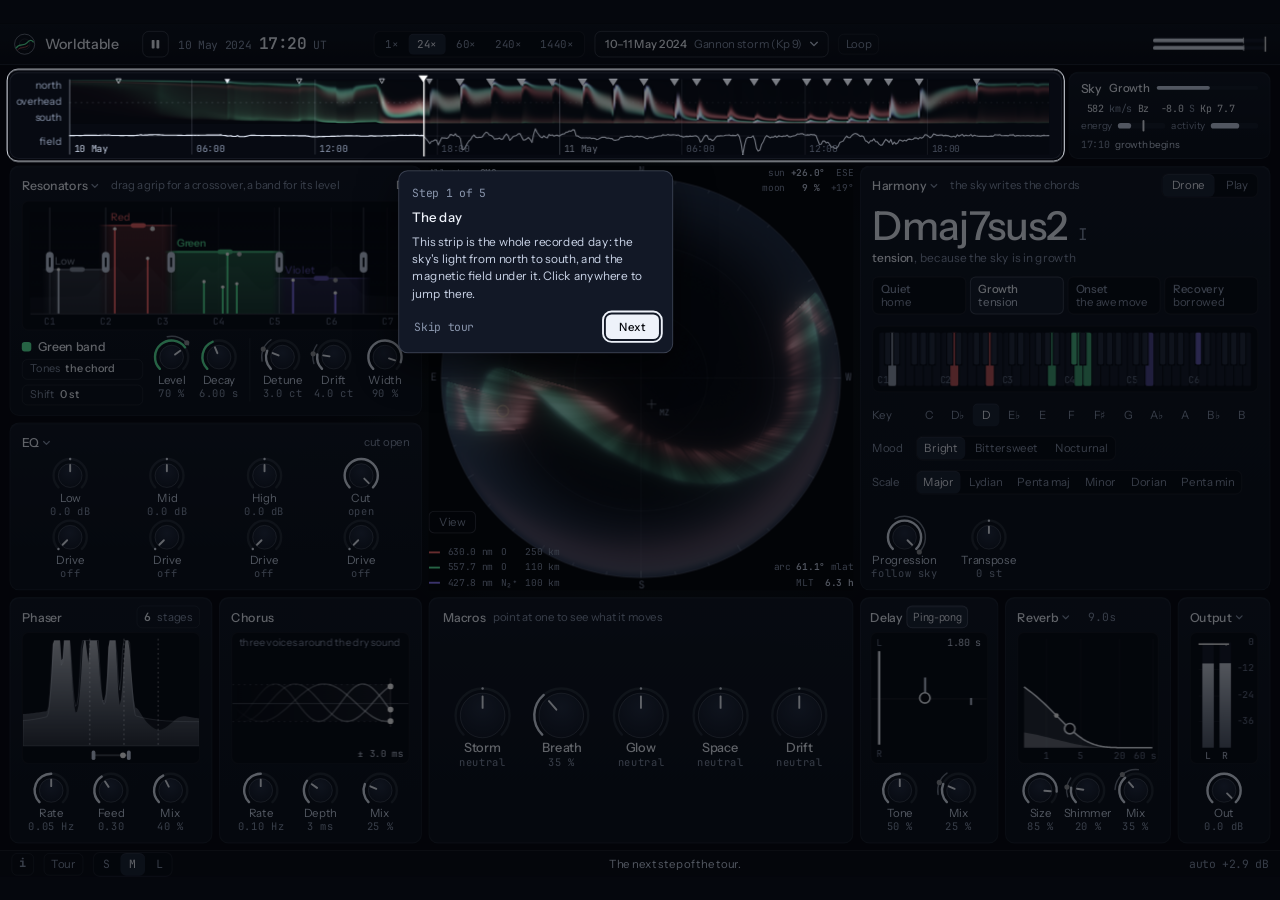
==== source/ui/index.html @ a81b4a7d "Merge origin/main into feat/t6.13-sizes-menu-tour The context menu sends Reset and Enter to the cont" ====
<!doctype html>
<html lang="en">
<head>
  <meta charset="utf-8">
  <meta name="viewport" content="width=device-width, initial-scale=1">
  <title>Worldtable</title>
  <link rel="stylesheet" href="style.css">
</head>
<body>
  <!-- The page follows the signal (spec/09 §2, §3; T6.8): the sky's day on top, the sound generators
       top left with the tone under them, the light in the middle, the chord on the right, the effects
       along the bottom in signal order, the macros under the dome. Rows 44 · 92 · 448 · 260 · 28.
       A module's title with a chevron opens its More popover: the parameters without a visible knob
       (a `button.more-btn` whose aria-controls names the popover, placed right after the button so
       it is the next stop for Tab; app.js wires every one). -->
  <div id="stage">
    <!-- ============================================================ top bar -->
    <header id="topbar">
      <div class="brand">
        <svg width="24" height="24" viewBox="0 0 26 26" fill="none" aria-hidden="true">
          <circle cx="13" cy="13" r="11.5" stroke="#c9d3e6" stroke-opacity="0.55" stroke-width="1"/>
          <circle cx="13" cy="13" r="6" stroke="#c9d3e6" stroke-opacity="0.16" stroke-width="1"/>
          <path d="M3.4 17.2 C7 11.6, 12 15.8, 15.6 11.4 S21.4 8.6, 22.8 10.4" stroke="#5cf2a0" stroke-width="1.5" stroke-linecap="round"/>
          <path d="M5 19.6 C8.6 15.2, 13 18.2, 17 14.6" stroke="#ff6b6b" stroke-opacity="0.7" stroke-width="1" stroke-linecap="round"/>
        </svg>
        <div class="word">Worldtable</div>
      </div>
      <!-- T6.9: the Journey transport (transport.js): run or freeze, the clock, the speed, the day, loop -->
      <div class="transport" id="transport" aria-label="Journey">
        <button type="button" class="ibtn" id="tp-run" aria-label="Freeze the journey" data-hint="Freeze the journey. Frozen, the curtain keeps breathing in place."></button>
        <div class="clock" id="clock" data-hint="Model time: the moment of the recorded day you are hearing.">
          <span id="ro-date">—</span><span id="ro-ut"><b>--:--</b> UT</span>
        </div>
        <div class="seg tp-speed" id="tp-speed" role="radiogroup" aria-label="Journey speed" data-hint="How fast the day passes. 24× plays a whole day in one hour."></div>
        <button type="button" class="drop" id="tp-day" aria-haspopup="menu" aria-expanded="false" aria-controls="tp-days" data-hint="Which recorded day to travel through. A new day starts where its story does."></button>
        <button type="button" class="chip" id="tp-loop" role="switch" aria-checked="false" data-hint="At the end of the recording, start again from the beginning.">Loop</button>
      </div>
      <span class="spacer"></span>
      <canvas id="cv-hmeter" data-hint="Output level, left and right. The white line is the limiter's ceiling."></canvas>
    </header>

    <!-- ============================================================ the day: strip and sky -->
    <section id="dayrow">
      <!-- the day strip (T6.10): a keogram over the magnetometer; a slider for the Journey -->
      <section id="strip" class="frame" tabindex="0" role="slider" aria-label="The day"
               data-hint="The whole day: the sky's light north to south, the field under it. Click to jump.">
        <canvas id="cv-strip"></canvas>
      </section>
      <section id="sky" class="frame" aria-label="Sky">
        <div class="sky-ttl">
          <span class="cap">Sky</span>
          <span class="ph" id="sky-ph" data-hint="Where the sky is in its cycle: the field loads, lets go, recovers.">—</span>
          <div class="bar" id="sky-prog" data-hint="How far the sky is through this phase."><i></i></div>
        </div>
        <div class="sky-nums" id="sky-nums" data-hint="Solar-wind speed, its field's north–south part (south feeds energy in), the Kp index."></div>
        <div class="sky-two">
          <span data-hint="Energy stored in the field. At the mark it lets go: a substorm onset.">energy</span>
          <div class="bar" id="sky-energy" data-hint="Energy stored in the field. At the mark it lets go: a substorm onset."><i></i><u></u></div>
          <span data-hint="How lively the curtain is. This is what excites the resonators.">activity</span>
          <div class="bar" id="sky-act" data-hint="How lively the curtain is. This is what excites the resonators."><i></i></div>
        </div>
        <div class="sky-ev" id="sky-ev" data-hint="The last thing that happened in the sky.">—</div>
      </section>
    </section>

    <!-- ============================================================ resonators and tone │ dome │ harmony -->
    <main id="main">
      <div class="col" id="col-left">
        <div class="module frame" id="resonators">
          <div class="head">
            <button type="button" class="cap more-btn" aria-expanded="false" aria-controls="resonators-more" data-hint="More: how far neighbouring bands reach into each other.">Resonators</button>
            <!-- More: the blend (T6.11: the edges are grips in the picture, tones and shift in the band row) -->
            <div class="more frame" id="resonators-more" aria-label="Bands" hidden>
              <div class="head"><span class="cap">Bands</span><span class="note">a move re-voices after 300 ms</span></div>
              <div class="knobs"><div data-knob="band_blend" data-label="Blend"></div></div>
            </div>
            <span class="note">drag a grip for a crossover, a band for its level</span>
            <span class="spacer"></span>
            <span class="note low-note" id="low-note" data-hint="The low resonator's note: the chord's root, or the lowest note you hold."></span>
          </div>
          <!-- ======== T6.11: the resonator display (resonators.js); the grips' and levels' proxies are added into the well -->
          <div class="well res-well">
            <canvas class="res-view" id="cv-res" data-hint="The resonators on a pitch axis. Each line is one note ringing."></canvas>
          </div>
          <!-- the band row: the selected band's name, Tones, Shift, Level (a view: its binding is the band's handle), Decay │ Detune, Drift, Width -->
          <div class="bandrow">
            <div class="bn-band" id="bn-low">
              <div class="bandsel"><div class="nm"><i class="bn-sw" style="background:#c9d3e6"></i>Low band</div>
                <button type="button" class="chip vchip off" tabindex="-1" aria-disabled="true" data-hint="The low resonator rings the chord's root, within an octave above the floor."><span>Tones</span><b>the root</b></button>
                <button type="button" class="chip vchip off" tabindex="-1" aria-disabled="true" data-hint="The low resonator follows the root; move the floor to move it."><span>Shift</span><b>0 st</b></button></div>
              <div class="kr"><div data-knob="low_level" data-view data-label="Level" data-hint="Level of the low resonator. Dragging the band in the picture does the same."></div><div data-knob="low_decay" data-label="Decay"></div></div>
            </div>
            <div class="bn-band" id="bn-red">
              <div class="bandsel"><div class="nm"><i class="bn-sw" style="background:#ff6b6b"></i>Red band</div></div>
              <div class="kr"><div data-knob="red_level" data-view data-label="Level" data-color="red" data-hint="Level of the red band. Dragging the band in the picture does the same."></div><div data-knob="red_decay" data-label="Decay" data-color="red"></div></div>
            </div>
            <div class="bn-band" id="bn-green">
              <div class="bandsel"><div class="nm"><i class="bn-sw" style="background:#5cf2a0"></i>Green band</div></div>
              <div class="kr"><div data-knob="green_level" data-view data-label="Level" data-color="green" data-hint="Level of the green band. Dragging the band in the picture does the same."></div><div data-knob="green_decay" data-label="Decay" data-color="green"></div></div>
            </div>
            <div class="bn-band" id="bn-violet">
              <div class="bandsel"><div class="nm"><i class="bn-sw" style="background:#8f7bff"></i>Violet band</div></div>
              <div class="kr"><div data-knob="violet_level" data-view data-label="Level" data-color="violet" data-hint="Level of the violet band. Dragging the band in the picture does the same."></div><div data-knob="violet_decay" data-label="Decay" data-color="violet"></div></div>
            </div>
            <i class="vr"></i>
            <div class="kr res-globals"><div data-knob="detune" data-label="Detune"></div><div data-knob="drift" data-label="Drift"></div><div data-knob="width" data-label="Width"></div></div>
          </div>
          <!-- ======== end T6.11 -->
        </div>

        <!-- the tone module: T3.9's EQ as plain knobs (gain over drive per band) until its display (T6.14) -->
        <div class="module frame" id="eq">
          <div class="head">
            <button type="button" class="cap more-btn" aria-expanded="false" aria-controls="eq-more" data-hint="More EQ: where each band sits, how wide the bells are, how far the sky opens the cut.">EQ</button>
            <div class="more frame" id="eq-more" aria-label="EQ, more" hidden>
              <div class="head"><span class="cap">Bands</span><span class="note">low shelf, two bells; the sky opens the cut</span></div>
              <div class="knobs">
                <div data-knob="eq1_freq" data-label="Low"></div>
                <div data-knob="eq2_freq" data-label="Mid"></div>
                <div data-knob="eq2_q" data-label="Mid Q"></div>
                <div data-knob="eq3_freq" data-label="High"></div>
                <div data-knob="eq3_q" data-label="High Q"></div>
                <div data-knob="eq_sky" data-label="Sky"></div>
              </div>
            </div>
            <span class="spacer"></span>
            <span class="note" id="eq-note" data-hint="Where the high cut is now, after the sky has opened it."></span>
          </div>
          <div class="eq-grid">
            <div data-knob="eq1_gain" data-label="Low"></div>
            <div data-knob="eq2_gain" data-label="Mid"></div>
            <div data-knob="eq3_gain" data-label="High"></div>
            <div data-knob="eq4_freq" data-label="Cut"></div>
            <div data-knob="eq1_drive" data-label="Drive"></div>
            <div data-knob="eq2_drive" data-label="Drive"></div>
            <div data-knob="eq3_drive" data-label="Drive"></div>
            <div data-knob="eq4_drive" data-label="Drive"></div>
          </div>
        </div>
      </div>

      <section id="dome-wrap" aria-label="All-sky view" data-hint="The sky overhead from the station, as the Sky Model has it now.">
        <canvas id="dome"></canvas>
        <canvas id="dome-ov"></canvas>
        <div class="corner tl">All-sky<b id="dome-station" class="gap">CMO</b><br><span id="dome-place">College, Alaska</span></div>
        <div class="corner tr" id="dome-astro">sun —<br>moon —</div>
        <button type="button" class="view-btn" id="view-btn" aria-expanded="false" aria-controls="view-panel" data-hint="What the dome shows: stars and moon, day and night, gradients only.">View</button>
        <div class="view-panel frame" id="view-panel" aria-label="View" hidden>
          <div class="toggle-stack">
            <button type="button" class="toggle" role="switch" data-view="stars" data-hint="Stars and the moon over the aurora."><i></i><span>Stars and moon</span></button>
            <button type="button" class="toggle" role="switch" data-view="dayNight" data-hint="Daylight and twilight wash out the sky, as they do."><i></i><span>Day / night</span></button>
            <button type="button" class="toggle" role="switch" data-view="gradientsOnly" data-hint="Only the soft colour, without the fine rays."><i></i><span>Gradients only</span></button>
          </div>
        </div>
        <div class="corner bl legend">
          <i style="background:#ff6b6b"></i><span>630.0 nm</span><span>O</span><span class="r">250 km</span>
          <i style="background:#5cf2a0"></i><span>557.7 nm</span><span>O</span><span class="r">110 km</span>
          <i style="background:#8f7bff"></i><span>427.8 nm</span><span>N₂⁺</span><span class="r">100 km</span>
        </div>
        <div class="corner br" id="dome-oval">arc —<br>MLT —</div>
      </section>

      <!-- Harmony = T6.7's Harmony + Chord + Play -->
      <div class="module frame" id="harmony">
        <div class="head">
          <button type="button" class="cap more-btn" aria-expanded="false" aria-controls="harmony-more" data-hint="More harmony: which chord shape holds while Progression is at 0.">Harmony</button>
          <div class="more frame" id="harmony-more" aria-label="Harmony, more" hidden>
            <div class="choice-line"><span class="cap">Shape</span><div data-seg="chord_shape" data-labels="1,2,3"></div><span class="note">used when Progression is 0</span></div>
          </div>
          <span class="note" id="chord-state" data-hint="Who writes the chords now: the sky, a chord held on MIDI, or your playing.">the sky writes the chords</span>
          <span class="spacer"></span>
          <div data-seg="play" data-labels="Drone,Play" class="mode-seg"></div>
        </div>
        <div class="chord-main" data-hint="The chord sounding now, and its place in the key.">
          <span id="chord-text">—</span>
          <span id="chord-roman"></span>
        </div>
        <div class="chord-why" id="chord-why"></div>
        <div class="rule" id="rule" data-hint="The rule: each phase of the sky asks for one kind of chord. The filled one is now.">
          <div><b>Quiet</b>home</div><div><b>Growth</b>tension</div><div><b>Onset</b>the awe move</div><div><b>Recovery</b>borrowed</div>
        </div>
        <canvas id="cv-keys" data-hint="The notes sounding now, coloured by the band that plays them. In Play: the keys you hold."></canvas>
        <div class="choice-line key-line"><span class="cap">Key</span><div data-keys="key"></div></div>
        <!-- Play mode swaps these rows (T3.7): mood and scale steer only the sky's chords -->
        <div class="harmony-swap">
          <div class="choice-stack">
            <div class="choice-line"><span class="cap">Mood</span><div data-seg="mood"></div></div>
            <div class="choice-line"><span class="cap">Scale</span><div data-seg="scale" data-labels="Major,Lydian,Penta maj,Minor,Dorian,Penta min"></div></div>
          </div>
          <div class="play-stack" aria-label="Play">
            <div class="knobs">
              <div data-knob="play_attack" data-label="Attack"></div>
              <div data-knob="play_release" data-label="Release"></div>
              <div data-knob="play_velocity" data-label="Velocity"></div>
              <div data-knob="play_drone" data-label="Drone"></div>
            </div>
          </div>
        </div>
        <div class="knobs harmony-knobs">
          <div data-knob="progression" data-label="Progression"></div>
          <div data-knob="transpose" data-label="Transpose"></div>
        </div>
      </div>
    </main>

    <!-- ============================================================ effects │ macros │ effects -->
    <section id="lower">
      <div class="grp" id="grp-left">
        <div class="module frame" id="phaser">
          <!-- T6.12: pictures are controls. A parameter set in a picture has its focusable proxy on the
               handle ([data-handle], placed by views.js); the picture's drag and the proxy's keys set it -->
          <div class="head"><span class="cap">Phaser</span><span class="spacer"></span><button type="button" class="chip" data-cycle="ph_stages" data-values="2,4,6,8"></button></div>
          <canvas class="view" id="cv-phaser" data-hint="Bright: the sound after the phaser; outline: before. Drag: sideways sweep, up feedback."></canvas>
          <div data-handle="ph_depth" data-label="Sweep depth"></div>
          <div class="knobs">
            <div data-knob="ph_rate" data-label="Rate"></div>
            <div data-knob="ph_feedback" data-label="Feed"></div>
            <div data-knob="ph_mix" data-label="Mix"></div>
          </div>
        </div>
        <div class="module frame" id="chorus">
          <div class="head"><span class="cap">Chorus</span></div>
          <canvas class="view" id="cv-chorus" data-hint="The three chorus voices swinging around the dry sound. Drag sideways for their speed."></canvas>
          <div class="knobs">
            <div data-knob="ch_rate" data-label="Rate"></div>
            <div data-knob="ch_depth" data-label="Depth"></div>
            <div data-knob="ch_mix" data-label="Mix"></div>
          </div>
        </div>
      </div>

      <!-- the centre block: the macros alone until T4.2 adds the LFO and the envelope -->
      <div id="macros" class="frame">
        <div class="head"><span class="cap">Macros</span><span class="note">point at one to see what it moves</span></div>
        <div class="macro-row">
          <div data-knob="macro_storm" data-label="Storm" data-size="macro"></div>
          <div data-knob="macro_breath" data-label="Breath" data-size="macro"></div>
          <div data-knob="macro_glow" data-label="Glow" data-size="macro"></div>
          <div data-knob="macro_space" data-label="Space" data-size="macro"></div>
          <div data-knob="macro_drift" data-label="Drift" data-size="macro"></div>
        </div>
      </div>

      <div class="grp" id="grp-right">
        <div class="module frame" id="delay">
          <div class="head">
            <span class="cap">Delay</span>
            <div data-toggle="dly_pingpong" data-label="Ping-pong"></div>
          </div>
          <canvas class="view" id="cv-delay" data-hint="The echoes, left above, right below. Drag the handle: sideways time, up and down feedback."></canvas>
          <div data-handle="dly_time" data-label="Delay time"></div>
          <div data-handle="dly_fb" data-label="Delay feedback"></div>
          <div class="knobs">
            <div data-knob="dly_tone" data-label="Tone"></div>
            <div data-knob="dly_mix" data-label="Mix"></div>
          </div>
        </div>
        <div class="module frame" id="reverb">
          <div class="head">
            <button type="button" class="cap more-btn" aria-expanded="false" aria-controls="reverb-more" data-hint="More reverb controls: Decay, Damping, Pre-delay and Modulation.">Reverb</button>
            <div class="more frame" id="reverb-more" aria-label="Reverb, more" hidden>
              <div class="knobs">
                <div data-knob="rev_damp" data-label="Damp"></div>
                <div data-knob="rev_predelay" data-label="Pre"></div>
                <div data-knob="rev_mod" data-label="Mod"></div>
              </div>
            </div>
            <span class="note" id="verb-note" data-hint="How long the tail rings on. Drag the handle in the picture to change it."></span>
          </div>
          <canvas class="view" id="cv-reverb" data-hint="The reverb's tail over time, the shimmer inside it. Drag sideways for a longer tail."></canvas>
          <div data-handle="rev_decay" data-label="Reverb decay"></div>
          <div class="knobs">
            <div data-knob="rev_size" data-label="Size"></div>
            <div data-knob="rev_shimmer" data-label="Shimmer"></div>
            <div data-knob="rev_mix" data-label="Mix"></div>
          </div>
        </div>
        <div class="module frame" id="output">
          <div class="head">
            <button type="button" class="cap more-btn" aria-expanded="false" aria-controls="output-more" data-hint="More output controls: the limiter's Release.">Output</button>
            <div class="more frame r" id="output-more" aria-label="Output, more" hidden>
              <div class="knobs">
                <div data-knob="lim_release" data-label="Rel"></div>
              </div>
            </div>
          </div>
          <canvas class="view" id="cv-output" data-hint="Output meters. Drag the white line, the limiter's ceiling. The bar: how hard it works."></canvas>
          <div data-handle="lim_ceiling" data-label="Ceiling"></div>
          <div class="knobs">
            <div data-knob="master" data-label="Out"></div>
          </div>
        </div>
      </div>
    </section>

    <!-- ============================================================ bottom bar: details, the tour, the size, the hint line, auto-gain -->
    <footer id="hintbar">
      <button type="button" class="chip info-btn" id="details-btn" aria-label="Details" aria-expanded="false" aria-controls="details" data-hint="Details: the station, the journey so far, the sky's numbers, where the data comes from.">i</button>
      <!-- T6.13 (menu.js, tour.js): the welcome tour and the window's size, both also on right-click -->
      <button type="button" class="chip" id="tour-btn" data-hint="The welcome tour: five steps through the window, what each part does.">Tour</button>
      <div class="seg size-seg" id="size-seg" role="radiogroup" aria-label="Window size" data-hint="Window size: small, medium or large. Also on right-click.">
        <button type="button" role="radio" aria-label="Small" data-size="0">S</button><button type="button" role="radio" aria-label="Medium" data-size="1">M</button><button type="button" role="radio" aria-label="Large" data-size="2">L</button>
      </div>
      <span id="hint" aria-live="polite"></span>
      <span class="note" id="out-note" data-hint="Auto-gain: how much the drone is lifted or lowered to keep it even."></span>
    </footer>

    <!-- ============================================================ details popover -->
    <div class="tp-menu" id="tp-days" role="menu" aria-label="Recorded day" hidden></div>

    <div class="details frame" id="details" hidden>
      <div class="module" style="width: 300px">
        <div class="head"><span class="cap">Observer</span><span class="note">the station is the point of view</span></div>
        <div class="info-grid" id="info-station"></div>
      </div>
      <div class="module" style="width: 380px">
        <div class="head"><span class="cap">Journey</span><span class="note">a recorded day, time-lapsed</span></div>
        <div class="info-grid" id="info-journey"></div>
        <div class="journey-bar" id="journey-bar"><i></i><u></u></div>
        <div class="info-grid" id="info-journey-2"></div>
      </div>
      <div class="module" style="width: 300px">
        <div class="head"><span class="cap">Sky now</span><span class="note">the full numbers</span></div>
        <div class="info-grid" id="info-sky"></div>
      </div>
      <div class="module" style="width: 280px">
        <div class="head"><span class="cap">Data</span><span class="note">bundled, offline</span></div>
        <div class="info-grid">
          <span class="k">H</span><span>USGS Geomagnetism, <b>CMO</b></span>
          <span class="k">Kp</span><span>GFZ Potsdam, NOAA SWPC</span>
          <span class="k">wind</span><span>NASA OMNI, NOAA SWPC</span>
          <span class="k">stars</span><span>Yale Bright Star Catalogue</span>
        </div>
      </div>
    </div>

    <!-- ============================================================ T6.13: About, the tour, the context menu (over everything) -->
    <div class="about frame" id="about" role="dialog" aria-labelledby="about-title" hidden>
      <div class="about-head"><span id="about-title">Worldtable</span><span class="about-ver" id="about-ver"></span><span class="spacer"></span><button type="button" class="chip" id="about-close" data-hint="Close About.">Close</button></div>
      <p>A drone instrument that plays Earth's magnetic field as the sun shakes it.</p>
      <div class="info-grid">
        <span class="k">field</span><span>USGS Geomagnetism Program, College (<b>CMO</b>), public domain</span>
        <span class="k">Kp</span><span>GFZ Potsdam, CC BY 4.0, doi:10.5880/Kp.0001; NOAA SWPC</span>
        <span class="k">wind</span><span>NASA OMNI (NASA open data); NOAA SWPC, public domain</span>
        <span class="k">stars</span><span>Yale Bright Star Catalogue, public domain</span>
        <span class="k">type</span><span>Instrument Sans, JetBrains Mono: SIL Open Font License 1.1</span>
        <span class="k">built</span><span>with JUCE 8</span>
        <span class="k">licence</span><span>open source; the licence is set before the first release</span>
      </div>
    </div>
    <div id="tour-dim" hidden><div id="tour-spot"></div></div>
    <div id="tour-card" role="dialog" aria-labelledby="tour-title" aria-describedby="tour-text" hidden>
      <div class="tour-n" id="tour-n"></div>
      <h4 id="tour-title"></h4>
      <p id="tour-text"></p>
      <div class="tour-b"><button type="button" id="tour-skip" data-hint="End the tour. It is on the bottom bar and on right-click.">Skip tour</button><button type="button" id="tour-go" data-hint="The next step of the tour.">Next</button></div>
    </div>
    <div class="ctx-menu" id="ctx-menu" role="menu" tabindex="-1" aria-label="Menu" hidden></div>
  </div>

  <script src="params.js"></script>
  <script src="bridge.js"></script>
  <script src="sky.js"></script>
  <script src="dome.js"></script>
  <script src="widgets.js"></script>
  <script src="views.js"></script>
  <script src="resonators.js"></script>
  <script src="app.js"></script>
  <script src="transport.js"></script>
  <script src="menu.js"></script>
  <script src="tour.js"></script>
  <script src="mock.js"></script>
</body>
</html>
---- source/ui/style.css ----
/* Worldtable UI (spec/06; v2 language since T6.7, spec/09 §4).
 * Toward FabFilter: display-led, solid, soft. Every module is a soft panel, every picture sits in a
 * well, knobs are solid discs. One colour, one meaning: red, green and violet are the three emission
 * lines and the three resonator bands; everything a person sets is in starlight ink, and state is
 * said in words, weight and fill (spec/09 §2). Light lives in the dome and the day strip's keogram.
 * Type: Instrument Sans for words (12 labels, 13 titles), JetBrains Mono for numbers (11 values,
 * 17 clock); nothing under 12 px for words outside pictures and the Sky block (10.5 there), 10 px
 * for axis numbers. Layout (T6.8): spec/09 §3, the page follows the signal. */

@font-face {
  font-family: "Instrument Sans";
  src: url("fonts/InstrumentSans.ttf") format("truetype");
  font-weight: 400 700;
  font-stretch: 75% 100%;
  font-display: block;
}
@font-face {
  font-family: "JetBrains Mono";
  src: url("fonts/JetBrainsMono.woff2") format("woff2");
  font-weight: 100 800;
  font-display: block;
}

:root {
  /* tokens (spec/09 §4); contrast on the panel's lighter top #0f1522 in the comments */
  --ground: #05070d;
  --panel: linear-gradient(180deg, #0f1522, #0b1019);
  --panel-line: rgba(201, 211, 230, 0.07);
  --well: #070a12;
  --well-line: rgba(201, 211, 230, 0.06);
  --ink: #c9d3e6;                  /* 12.1:1 on panel */
  --ink-hi: #eef2fa;               /* 16.3:1 */
  --muted: #8a96ad;                /*  6.1:1 */
  --faint: #6e7991;                /*  4.5:1 on a well or the ground only (4.2 on panel): axis numbers */
  --arc: #dfe6f3;                  /* an ink knob's value arc */
  --selected: #1b2334;             /* chips, segments, keys: the selected fill, text ink-high */
  --line: rgba(201, 211, 230, 0.09);
  --line-hi: rgba(201, 211, 230, 0.22);
  --o-green: #5cf2a0;
  --o-red: #ff6b6b;
  --n-violet: #8f7bff;


  --sans: "Instrument Sans", -apple-system, "Helvetica Neue", Arial, sans-serif;
  --mono: "JetBrains Mono", ui-monospace, "SF Mono", Menlo, monospace;
  color-scheme: dark;
}

* { box-sizing: border-box; }
[hidden] { display: none !important; }

html, body {
  margin: 0;
  height: 100%;
  overflow: hidden;
  background: var(--ground);
  color: var(--ink);
  font-family: var(--sans);
  font-size: 12px;
  font-variant-numeric: tabular-nums;
  -webkit-font-smoothing: antialiased;
  user-select: none;
  -webkit-user-select: none;
  cursor: default;
}

button { font: inherit; color: inherit; background: none; border: 0; padding: 0; margin: 0; cursor: pointer; }
/* the focus ring (spec/09 §4): 2 px ink-high, 2 px off the control */
:focus { outline: none; }
:focus-visible { outline: 2px solid var(--ink-hi); outline-offset: 2px; }

#stage {
  position: absolute;
  left: 0; top: 0;
  width: 1350px;
  height: 900px;
  transform-origin: 0 0;
  padding: 0 10px;
  display: grid;
  grid-template-columns: minmax(0, 1fr);
  /* spec/09 §3 (T6.8): top bar, the day, resonators │ dome │ harmony, effects │ macros │ effects, the hint line */
  grid-template-rows: 44px 92px 448px 260px 28px;
  row-gap: 7px;
  overflow: hidden;
  /* the dome's light bleeds into the page (spec/06); nothing else tints the ground. app.js eases
     the sky's colour and writes this gradient a few times a second (centred on the dome) */
  background-color: var(--ground);
  background-image: radial-gradient(circle at 676px 374px, rgba(92, 242, 160, 0.06) 0, rgba(92, 242, 160, 0) 330px);
}

/* ---------------------------------------------------------------- type helpers */
.mono { font-family: var(--mono); }
/* a live number in a fixed slot (--w characters), right-aligned, so its neighbours never move */
.num { display: inline-block; min-width: calc(var(--w, 4) * 1ch); text-align: right; font-family: var(--mono); }
.num.l { text-align: left; }
.num.state { margin-left: 0.6ch; font-family: var(--sans); font-weight: 500; color: var(--ink-hi); }
/* space between fields, in place of separator glyphs */
.gap { margin-left: 12px; }
.dim, .faint { color: var(--muted); }

/* ---------------------------------------------------------------- panels and wells */
/* the panel (replaces T6.1's corner-tick frame): soft, solid, a faint top highlight */
.frame {
  position: relative;
  background: var(--panel);
  border: 1px solid var(--panel-line);
  border-radius: 10px;
  box-shadow: inset 0 1px 0 rgba(255, 255, 255, 0.03);
}
/* every picture sits in a well */
.well, canvas.view, #cv-keys {
  background: var(--well);
  border: 1px solid var(--well-line);
  border-radius: 7px;
}

/* the title row of a panel */
.head {
  display: flex;
  align-items: center;
  gap: 8px;
  height: 20px;
  flex: none;
  min-width: 0;
}
.head .cap { font: 500 13px/1 var(--sans); color: var(--ink-hi); white-space: nowrap; }
.head .spacer, header .spacer { flex: 1; }
.note { font: 400 12px/1.2 var(--sans); color: var(--muted); white-space: nowrap; overflow: hidden; text-overflow: ellipsis; min-width: 0; }
.note b { font-family: var(--mono); font-weight: 500; color: var(--ink-hi); }

/* a module's title opens its More popover (spec/09 §5): the parameters without a visible knob */
.more-btn {
  display: inline-flex; align-items: center; gap: 4px; flex: none;
  height: 24px; margin-left: -5px; padding: 0 5px; border-radius: 6px;
  transition: background-color 0.2s;
}
.more-btn .chev { display: block; color: var(--muted); transition: transform 0.2s, color 0.2s; }
.more-btn:hover { background: rgba(201, 211, 230, 0.07); }
.more-btn:hover .chev { color: var(--ink-hi); }
.more-btn[aria-expanded="true"] { background: var(--selected); box-shadow: inset 0 1px 0 rgba(255, 255, 255, 0.06); }
.more-btn[aria-expanded="true"] .chev { color: var(--ink-hi); transform: rotate(180deg); }
/* the popover opens under the title, over the module's picture; Escape or a click outside closes it.
   Its own compositing layer: WebKit paints z-indexed overlays reliably that way (spec/06 §Rendering) */
.more {
  position: absolute; top: 36px; left: 6px; z-index: 6; transform: translateZ(0);
  padding: 8px 12px 6px; border-color: var(--line-hi);
  box-shadow: 0 14px 40px rgba(0, 0, 0, 0.55), inset 0 1px 0 rgba(255, 255, 255, 0.03);
}
.more.r { left: auto; right: 6px; }
.more.wide { right: 6px; padding-top: 4px; }
.module .more .knobs { display: flex; justify-content: flex-start; gap: 12px; margin: 0; }
.more .choice-line { margin: 0; }

/* ---------------------------------------------------------------- top bar */
header {
  display: flex;
  align-items: center;
  gap: 14px;
  margin: 0 -10px;
  padding: 0 14px;
  border-bottom: 1px solid var(--line);
  background: linear-gradient(180deg, #0d121d, #080b13);
}
.brand { display: flex; align-items: center; gap: 9px; margin-right: 10px; }
.brand svg { display: block; }
.brand .word { font: 500 15px/1 var(--sans); color: var(--ink-hi); }
/* the clock: the moment of the recorded day */
.clock { display: flex; align-items: baseline; gap: 8px; min-width: 196px; font: 400 12px/1 var(--mono); color: var(--muted); white-space: nowrap; }
.clock b { font: 500 17px/1 var(--mono); color: var(--ink-hi); }
#cv-hmeter { width: 120px; height: 22px; display: block; }

/* chips: Loop, Ping-pong, Details (spec/09 §4: 22–28 high, radius 5–7) */
.chip {
  display: inline-flex; align-items: center; gap: 7px;
  height: 28px; padding: 0 11px;
  border: 1px solid var(--line-hi); border-radius: 7px;
  font: 400 12px/1 var(--sans); color: var(--ink);
  white-space: nowrap;
  transition: color 0.2s, border-color 0.2s, background-color 0.2s;
}
.chip { height: 24px; padding: 0 7px; border-radius: 6px; border-color: var(--line); color: var(--muted); }
.chip:hover { background: rgba(201, 211, 230, 0.07); color: var(--ink-hi); }
.chip.on, .chip[aria-expanded="true"] {
  background: var(--selected); color: var(--ink-hi); border-color: var(--line-hi);
  box-shadow: inset 0 1px 0 rgba(255, 255, 255, 0.06);
}

/* the Journey transport (T6.9, mockup top bar): run or freeze, the clock, speed, day, loop */
.transport { display: flex; align-items: center; gap: 10px; }
.ibtn {
  width: 28px; height: 28px; border-radius: 7px; border: 1px solid var(--line-hi);
  display: grid; place-items: center; color: var(--ink-hi);
  transition: background-color 0.2s;
}
.ibtn svg { display: block; }
.ibtn:hover, .drop:hover { background: rgba(201, 211, 230, 0.07); }
.seg.tp-speed { padding: 2px; }
.seg.tp-speed button { height: 22px; padding: 0 9px; border-radius: 5px; font: 400 11.5px/1 var(--mono); }
.drop {
  height: 28px; padding: 0 10px; border-radius: 7px; border: 1px solid var(--line-hi);
  display: inline-flex; align-items: center; gap: 8px; white-space: nowrap;
  font: 400 12px/1 var(--sans); color: var(--muted);
  transition: background-color 0.2s;
}
.drop b { font-weight: 500; color: var(--ink-hi); }
.drop .chev { color: var(--ink); transition: transform 0.2s; }
.drop[aria-expanded="true"] { background: var(--selected); }
.drop[aria-expanded="true"] .chev { transform: rotate(180deg); }
#tp-loop { height: 22px; }
/* the day menu drops over the strip and the dome: its own compositing layer (spec/06 §Rendering) */
.tp-menu {
  position: absolute; z-index: 30; transform: translateZ(0);
  min-width: 250px; padding: 5px; border-radius: 9px;
  background: #121826; border: 1px solid var(--line-hi);
  box-shadow: 0 14px 40px rgba(0, 0, 0, 0.55);
}
.tp-menu button {
  display: flex; width: 100%; align-items: center; justify-content: space-between; gap: 16px;
  padding: 7px 9px; border-radius: 6px; text-align: left;
  font: 400 12.5px/1.2 var(--sans); color: var(--ink);
}
.tp-menu button:hover:not([disabled]), .tp-menu button:focus-visible { background: rgba(201, 211, 230, 0.08); }
.tp-menu button small { margin-left: 10px; font: 400 12px/1 var(--sans); color: var(--muted); }
.tp-menu button[disabled] { opacity: 0.45; cursor: default; }
.tp-menu button.on::after { content: "✓"; color: var(--ink-hi); }
.tp-menu hr { border: 0; border-top: 1px solid var(--line); margin: 4px; }

/* ---------------------------------------------------------------- bottom bar: details, the hint line, auto-gain */
#hintbar {
  margin: 0 -10px;
  display: flex; align-items: center; gap: 10px;
  padding: 0 12px;
  border-top: 1px solid var(--line);
  background: #080b13;
  min-width: 0;
}
#hint { flex: 1; min-width: 0; text-align: center; font: 400 12px/1 var(--sans); color: var(--ink); white-space: nowrap; overflow: hidden; text-overflow: ellipsis; }
.info-btn { width: 24px; height: 24px; padding: 0; justify-content: center; font: 600 12.5px/1 var(--mono); }
#out-note { min-width: 96px; text-align: right; font: 400 12px/1 var(--mono); color: var(--muted); }

/* ---------------------------------------------------------------- rows and columns (spec/09 §3) */
#dayrow { display: grid; grid-template-columns: 1110px 213px; column-gap: 7px; min-height: 0; }
#main, #lower { display: grid; grid-template-columns: 435px 448px 433px; column-gap: 7px; min-height: 0; }
.col { display: flex; flex-direction: column; gap: 7px; min-height: 0; min-width: 0; }
#resonators { flex: 0 0 264px; }
#eq { flex: 1 1 0; }
.grp { display: flex; gap: 7px; min-width: 0; min-height: 0; }
#phaser, #chorus, #reverb { flex: 1 1 0; }
#delay { flex: 0 0 146px; }
#output { flex: 0 0 98px; }

/* ---------------------------------------------------------------- the dome (unchanged, spec/09 §6) */
#dome-wrap {
  position: relative;
  flex: none;
  width: 448px;
  height: 448px;
  background: none;
}
#dome-wrap canvas { position: absolute; left: 0; top: 0; width: 100%; height: 100%; display: block; }
/* View: a small button on the dome's left edge, above the legend; the switches open over the
   dome only when asked for. WebKit (the plug-in's web view) does not paint a z-indexed element
   over the WebGL canvas unless it has its own compositing layer: hence translateZ(0) on the
   button and the panel (Chrome paints them either way). */
.view-btn {
  position: absolute; left: 0; bottom: 60px; z-index: 2; transform: translateZ(0);
  height: 24px; padding: 0 10px;
  background: rgba(5, 7, 13, 0.6); border: 1px solid var(--line-hi); border-radius: 6px;
  font: 400 12px/1 var(--sans); color: var(--muted);
  transition: color 0.2s, background-color 0.2s;
}
.view-btn:hover, .view-btn[aria-expanded="true"] { color: var(--ink-hi); }
.view-panel {
  position: absolute; left: 0; bottom: 92px; width: 180px; z-index: 2; transform: translateZ(0);
  padding: 8px 10px;
}
.view-panel .toggle-stack { margin-top: 0; gap: 2px; }
.view-panel .toggle { white-space: nowrap; }
#dome-wrap .corner {
  position: absolute;
  font-family: var(--mono);
  font-size: 10px;
  line-height: 16px;
  color: var(--muted);
  pointer-events: none;
}
#dome-wrap .corner b { color: var(--ink); font-weight: 500; }
#dome-wrap .tl { left: 0; top: 0; }
#dome-wrap .tr { right: 0; top: 0; text-align: right; }
#dome-wrap .bl { left: 0; bottom: 0; }
#dome-wrap .br { right: 0; bottom: 0; text-align: right; }
.legend { display: grid; grid-template-columns: 12px auto auto auto; column-gap: 8px; align-items: center; }
.legend i { width: 12px; height: 1.5px; }
.legend .r { text-align: right; }

/* ---------------------------------------------------------------- the day strip: a keogram over the magnetometer */
/* the day strip (T6.10): a picture (its axis text needs the well) and a slider, so the focus ring
   goes round the whole strip */
#strip { position: relative; overflow: hidden; background: var(--well); }
#cv-strip { position: absolute; inset: 0; width: 100%; height: 100%; display: block; cursor: pointer; touch-action: none; }

/* ---------------------------------------------------------------- the Sky block (213 × 92): words at 10.5 px here */
#sky { padding: 8px 12px 7px; display: flex; flex-direction: column; min-width: 0; overflow: hidden; }
.sky-ttl { display: flex; align-items: center; gap: 8px; height: 16px; flex: none; }
.sky-ttl .cap { font: 500 13px/1 var(--sans); color: var(--ink-hi); }
.sky-ttl .ph { font: 500 12px/1 var(--sans); color: var(--ink-hi); white-space: nowrap; }
.sky-ttl .bar { flex: 1; height: 4px; }
.sky-nums { margin-top: 7px; font: 400 10.5px/12px var(--mono); color: var(--ink-hi); white-space: nowrap; }
.sky-nums b { font-weight: 400; }
.sky-nums .u { color: var(--muted); }
.sky-two { display: grid; grid-template-columns: auto minmax(0, 1fr) auto minmax(0, 1fr); column-gap: 6px; align-items: center; margin-top: 7px; font: 400 10.5px/12px var(--sans); color: var(--muted); }
.sky-ev { margin-top: 7px; font: 400 10.5px/13px var(--sans); color: var(--ink); white-space: nowrap; overflow: hidden; text-overflow: ellipsis; }
.sky-ev b { font: 400 10.5px/13px var(--mono); color: var(--muted); margin-right: 6px; }
.bar { position: relative; height: 6px; border-radius: 3px; background: #161c2a; }
.bar i { position: absolute; left: 0; top: 0; bottom: 0; width: 0; border-radius: 3px; background: var(--ink); transition: width 1s linear; }
.bar u { position: absolute; top: -3px; bottom: -3px; width: 2px; border-radius: 1px; background: var(--ink-hi); transition: left 1s linear; }

/* ---------------------------------------------------------------- modules */
.module { padding: 10px 12px; display: flex; flex-direction: column; min-width: 0; min-height: 0; }
/* the live picture takes whatever height the module has left */
.module canvas.view { display: block; width: 100%; flex: 1 1 0; height: 0; min-height: 40px; margin: 6px 0 4px; }
.module .knobs { display: flex; justify-content: space-around; align-items: flex-start; gap: 0; margin-top: auto; flex: none; }
/* Delay is 146 wide: its title and Ping-pong share the row, the chip a touch narrower */
#delay { padding: 10px 10px; }
#delay .head { gap: 4px; }
#delay .head .chip { margin-left: auto; padding: 0 6px; font-stretch: 90%; }
/* T6.12: pictures are controls. Dragging inside a picture sets its values; each value set there has a
   focusable proxy on its handle (views.js places it), which shows the focus ring and takes the keys
   but lets the pointer through to the picture */
#cv-phaser, #cv-chorus, #cv-delay, #cv-reverb { cursor: ew-resize; touch-action: none; }
#cv-output { cursor: ns-resize; touch-action: none; }
.handle { position: absolute; left: 0; top: 0; width: 18px; height: 18px; border-radius: 9px; pointer-events: none; }
.handle:focus-visible { outline-offset: 1px; }
.handle .handle-field { top: calc(100% + 4px); pointer-events: auto; }
.head .chip b { font-family: var(--mono); font-weight: 500; color: var(--ink-hi); }

/* ======== T6.11: the resonator display over the band row (the selected band │ detune, drift, width) */
.head .low-note { overflow: visible; font-size: 12px; }
.head .low-note b { font-family: var(--mono); font-weight: 500; color: var(--ink-hi); }
#resonators-more .head { margin-bottom: 2px; }
#resonators-more .head .cap { font-size: 12px; }
.res-well { position: relative; flex: 1 1 0; min-height: 0; margin: 6px 0 4px; overflow: hidden; }
/* sized by the well, never by its own backing store (spec/06 §Rendering) */
.res-well canvas { position: absolute; left: 0; top: 0; width: 100%; height: 100%; display: block; touch-action: none; }
/* a handle's proxy (spec/09 §5): the picture takes the pointer, the proxy the focus and the keys */
.proxy { position: absolute; left: 0; top: 0; pointer-events: none; border-radius: 5px; }
.proxy.grip { width: 14px; height: 28px; margin: -14px 0 0 -7px; }
.proxy.level { width: 24px; height: 12px; margin: -6px 0 0 -12px; }
.proxy:focus-visible { outline: 1.5px solid var(--ink-hi); outline-offset: 1px; }
.proxy-field { pointer-events: auto; top: calc(100% + 4px); }
.bandrow { display: flex; align-items: flex-start; gap: 6px; flex: none; }
.bn-band { display: flex; align-items: flex-start; gap: 6px; }
.bn-band[hidden] { display: none; }
.bandsel { display: flex; flex-direction: column; gap: 5px; width: 128px; padding-top: 5px; }
.bandsel .nm { display: flex; align-items: center; gap: 7px; font: 500 13px/1 var(--sans); color: var(--ink-hi); height: 16px; }
.bandsel .nm i { width: 10px; height: 10px; border-radius: 3px; flex: none; }
.bandrow .kr { display: flex; align-items: flex-start; gap: 2px; flex: none; }
.bandrow .res-globals { flex: 1; justify-content: space-around; }
.bandrow .vr { align-self: stretch; width: 1px; margin: 4px 2px; background: var(--line); }
/* a chip that steps through a parameter's values: its caption, then the value */
.chip.vchip { height: 22px; padding: 0 8px; gap: 6px; font-size: 11.5px; min-width: 0; overflow: hidden; }
.chip.vchip b { font-weight: 500; color: var(--ink-hi); overflow: hidden; text-overflow: ellipsis; }
.chip.vchip.off { cursor: default; }
.chip.vchip.off:hover { background: none; color: var(--muted); }
.chip.vchip.off b { color: var(--muted); }
/* ======== end T6.11 */

/* the tone module: T3.9's EQ as plain knobs until its display (T6.14): a column per band, the drive
   under the gain; the frequencies, widths and the sky in its More popover */
.eq-grid { display: grid; grid-template-columns: repeat(4, minmax(0, 1fr)); justify-items: center; margin-top: auto; flex: none; }
.eq-grid > div:nth-child(n + 5) { margin-top: -4px; }
#eq-more .head { margin-bottom: 2px; }
#eq-more .head .cap { font-size: 12px; }

/* ---------------------------------------------------------------- harmony: the chord, why, the rule, the notes, the choices */
#chord-state.held { color: var(--ink-hi); font-weight: 500; }
#chord-state.hold { color: var(--muted); }
.chord-main { display: flex; align-items: baseline; gap: 12px; margin-top: 8px; height: 50px; flex: none; min-width: 0; }
#chord-text {
  font: 500 42px/50px var(--sans);
  letter-spacing: -0.02em;
  color: var(--ink-hi);
  transition: opacity 1.2s;
  white-space: nowrap;
}
#chord-text.out { opacity: 0.15; }
#chord-roman { font: 400 17px/1 var(--mono); color: var(--muted); }
.chord-why { flex: none; height: 18px; font-size: 12.5px; color: var(--muted); line-height: 18px; white-space: nowrap; overflow: hidden; text-overflow: ellipsis; }
.chord-why b { font-weight: 500; color: var(--ink-hi); }
/* the rule: each phase asks for one kind of chord; the one that applies now is filled */
.rule { display: grid; grid-template-columns: repeat(4, minmax(0, 1fr)); gap: 4px; margin-top: 10px; flex: none; }
.rule div {
  border-radius: 6px; background: var(--well); border: 1px solid var(--line);
  padding: 5px 8px; font: 400 12px/14px var(--sans); color: var(--muted); white-space: nowrap; overflow: hidden;
  transition: color 1.5s, border-color 1.5s, background-color 1.5s;
}
.rule div b { display: block; font-weight: 500; color: var(--muted); transition: color 1.5s; }
.rule div.on { border-color: var(--line-hi); background: #161d2c; color: var(--ink); }
.rule div.on b { color: var(--ink-hi); }
/* the notes sounding, C1 to C7, coloured by their band; in Play mode the keys you hold */
#cv-keys { display: block; width: 100%; height: 70px; flex: none; margin-top: 12px; }
.choice-line { display: flex; align-items: center; gap: 8px; }
.choice-line .cap { width: 38px; flex: none; font: 400 12px/1 var(--sans); color: var(--muted); }
.choice-line .note { margin-left: 4px; }
.key-line { margin-top: 12px; flex: none; }
/* Play mode (T3.7): mood and scale steer only the sky's chords, so the Play controls take their
   place; nothing else moves */
.harmony-swap { display: grid; grid-template-columns: minmax(0, 1fr); margin-top: 10px; flex: none; }
.harmony-swap > .choice-stack, .harmony-swap > .play-stack { grid-column: 1; grid-row: 1; transition: opacity 0.6s, visibility 0.6s; }
.choice-stack { display: flex; flex-direction: column; gap: 10px; }
.play-stack { opacity: 0; visibility: hidden; }
.play-stack .knobs { justify-content: flex-start; gap: 22px; margin-top: -4px; }
#harmony.is-play .play-stack { opacity: 1; visibility: visible; }
#harmony.is-play .choice-stack { opacity: 0; visibility: hidden; }
.harmony-knobs { justify-content: flex-start !important; gap: 26px !important; }

/* ---------------------------------------------------------------- the centre block: macros, at 50 px until T4.2 */
#macros { padding: 10px 14px 12px; display: flex; flex-direction: column; min-width: 0; min-height: 0; }
.macro-row { flex: 1; display: flex; justify-content: space-around; align-items: center; padding-bottom: 8px; }

/* details popover: observer, journey, the sky's numbers, data; it opens from the bottom bar */
.details {
  position: absolute; left: 10px; bottom: 34px; z-index: 7; transform: translateZ(0);
  display: flex; gap: 8px; padding: 6px;
  border-color: var(--line-hi);
  box-shadow: 0 14px 40px rgba(0, 0, 0, 0.55), inset 0 1px 0 rgba(255, 255, 255, 0.03);
}
/* widths, not flex bases: WebKit sizes the absolutely placed popover from its items' widths */
.details .module { flex: none; padding: 6px 10px 8px; }
.info-grid { display: grid; grid-template-columns: auto minmax(0, 1fr); column-gap: 12px; row-gap: 5px; margin-top: 6px; font-size: 12px; color: var(--muted); }
.info-grid b { font-family: var(--mono); color: var(--ink-hi); font-weight: 500; }
.info-grid .k { color: var(--muted); }
.journey-bar { position: relative; flex: none; height: 4px; border-radius: 2px; background: #161c2a; margin: 10px 0 4px; }
.journey-bar i { position: absolute; left: 0; top: 0; bottom: 0; border-radius: 2px; background: var(--ink); }
.journey-bar u { position: absolute; top: -3px; width: 2px; height: 10px; border-radius: 1px; background: var(--ink-hi); }
.toggle-stack { display: flex; flex-direction: column; gap: 8px; margin-top: 8px; }

/* ---------------------------------------------------------------- knob v2 (spec/09 §4) */
.knob { display: flex; flex-direction: column; align-items: center; cursor: ns-resize; position: relative; min-width: 48px; border-radius: 8px; touch-action: none; }
.knob svg { display: block; overflow: visible; }
.knob .track { stroke: rgba(201, 211, 230, 0.13); }
.knob .arc { stroke: var(--kc); }
.knob .disc { fill: url(#kg); stroke: rgba(201, 211, 230, 0.22); stroke-width: 1; }
.knob .ptr { stroke: var(--ink-hi); }
.knob .ring { opacity: 0.55; transition: opacity 0.15s; }
.knob .ring-arc { stroke: var(--ink); }
.knob .ring-dot { fill: #fff; }
/* label and value under the disc; the value is centred but takes no width, so a changing value
   never resizes the knob and never pushes its neighbours */
.knob .label { font: 400 12px/14px var(--sans); color: var(--ink); white-space: nowrap; margin-top: -7px; }
.knob .value { width: 0; display: flex; justify-content: center; position: relative; font: 400 11px/14px var(--mono); color: var(--muted); white-space: nowrap; transition: color 0.2s; }
.knob:hover .value, .knob.active .value, .knob:focus-visible .value { color: var(--ink-hi); }
.knob:hover .track { stroke: rgba(201, 211, 230, 0.2); }
.knob.macro { min-width: 72px; }
.knob.macro .label { font: 500 13.5px/16px var(--sans); color: var(--ink-hi); margin-top: -9px; }
/* a source pointed at lights what it moves */
.knob.lit::before { content: ""; position: absolute; inset: -2px -4px; border: 1px solid var(--line-hi); border-radius: 8px; pointer-events: none; }
.knob.lit .ring { opacity: 1; }
.knob.lit .label { color: var(--ink-hi); }
.knob.editing .value span { visibility: hidden; }
.knob-field {
  position: absolute; top: -2px; left: 50%; transform: translateX(-50%);
  width: 76px; height: 18px; padding: 0 4px;
  font: 400 11px/16px var(--mono); color: var(--ink-hi); text-align: center;
  background: var(--well); border: 1px solid var(--line-hi); border-radius: 4px;
  user-select: text; -webkit-user-select: text; cursor: text;
}
.knob-field:focus-visible { outline: none; border-color: var(--ink-hi); }
.k-ink { --kc: var(--arc); }
.k-green { --kc: var(--o-green); }
.k-red { --kc: var(--o-red); }
.k-violet { --kc: var(--n-violet); }

/* ---------------------------------------------------------------- segments, keys, switches */
.seg { display: flex; gap: 2px; padding: 0; border-radius: 7px; background: var(--well); border: 1px solid var(--line); }
.seg button {
  height: 24px; padding: 0 8px; border-radius: 6px;
  font: 400 12px/1 var(--sans); color: var(--muted); white-space: nowrap;
  transition: color 0.25s, background-color 0.25s;
}
.seg button:hover { color: var(--ink-hi); }
.seg button.on { background: var(--selected); color: var(--ink-hi); box-shadow: inset 0 1px 0 rgba(255, 255, 255, 0.06); }
.seg button:focus-visible { outline-offset: 1px; }
.seg.small button { padding: 0 7px; }
[data-seg="scale"] button { padding: 0 7px; }
[data-seg="chord_shape"] button { font-family: var(--mono); min-width: 26px; }
.seg.keys { gap: 2px; background: none; border: 0; }
.seg.keys button { padding: 0; width: 28px; text-align: center; border-radius: 5px; }
/* Drone | Play in the Harmony title row */
.mode-seg button { padding: 0 10px; }

/* the dome's View switches */
.toggle { display: flex; align-items: center; gap: 9px; height: 26px; padding: 0 4px; border-radius: 5px; font: 400 12px/1 var(--sans); color: var(--muted); text-align: left; }
.toggle i { position: relative; flex: none; width: 24px; height: 14px; border: 1px solid var(--line-hi); border-radius: 7px; transition: background-color 0.3s; }
.toggle i::after { content: ""; position: absolute; left: 2px; top: 2px; width: 8px; height: 8px; border-radius: 4px; background: var(--muted); transition: transform 0.25s, background-color 0.25s; }
.toggle:hover { color: var(--ink-hi); }
.toggle.on { color: var(--ink-hi); }
.toggle.on i { background: var(--selected); }
.toggle.on i::after { transform: translateX(10px); background: var(--ink-hi); }

.shot *, .shot *::before, .shot *::after { transition: none !important; animation: none !important; }

@media (prefers-reduced-motion: reduce) {
}

/* ---------------------------------------------------------------- T6.13: sizes, the context menu, About, the tour
   (menu.js, tour.js). Everything here opens over the dome's WebGL canvas, so each overlay has its own
   compositing layer (translateZ(0)): without it WebKit makes it clickable but does not paint it. */
/* S M L on the bottom bar */
.size-seg { flex: none; }
/* T6.13 acceptance: no new text under 10 px on screen at Small, so 12 px here and in the menu's notes */
.size-seg button { min-width: 26px; padding: 0 7px; font: 400 12px/1 var(--mono); }

/* the context menu (the mockup's .menu): drawn by the page, never the web view's */
.ctx-menu {
  position: absolute; z-index: 30; transform: translateZ(0);
  min-width: 250px; max-width: 300px; padding: 5px;
  border-radius: 9px; background: #121826; border: 1px solid var(--line-hi);
  box-shadow: 0 14px 40px rgba(0, 0, 0, 0.55);
}
.ctx-menu:focus, .ctx-menu:focus-visible { outline: none; }
.ctx-menu button {
  display: flex; width: 100%; justify-content: space-between; align-items: center; gap: 16px;
  min-height: 28px; padding: 7px 9px; border-radius: 6px;
  font: 400 12.5px/1.1 var(--sans); color: var(--ink); text-align: left; white-space: nowrap;
}
.ctx-menu button:hover, .ctx-menu button:focus-visible { background: rgba(201, 211, 230, 0.08); color: var(--ink-hi); outline: none; }
.ctx-menu button small { font: 400 12px/1 var(--mono); color: var(--muted); }
.ctx-menu button > span > small { margin-left: 10px; }
.ctx-menu button.on::after { content: "✓"; color: var(--ink-hi); }
.ctx-menu hr { border: 0; border-top: 1px solid var(--line); margin: 4px; }
/* a control's hint, dimmed, as the menu's first line */
.ctx-hint { padding: 6px 9px 7px; font: 400 12px/1.35 var(--sans); color: var(--muted); white-space: normal; border-bottom: 1px solid var(--line); margin-bottom: 4px; }

/* About: centred over the page */
.about {
  position: absolute; left: 50%; top: 50%; z-index: 25; width: 470px;
  transform: translate(-50%, -50%) translateZ(0);
  padding: 14px 16px 16px; border-color: var(--line-hi);
  box-shadow: 0 14px 40px rgba(0, 0, 0, 0.6), inset 0 1px 0 rgba(255, 255, 255, 0.03);
}
.about-head { display: flex; align-items: center; gap: 10px; }
.about-head .spacer { flex: 1; }
#about-title { font: 500 15px/1 var(--sans); color: var(--ink-hi); }
.about-ver { font: 400 12px/1 var(--mono); color: var(--muted); white-space: pre; }
.about p { margin: 10px 0 4px; font: 400 12.5px/1.45 var(--sans); color: var(--ink); }
.about .info-grid { margin-top: 10px; }
.about .info-grid b { font-weight: 500; }

/* the tour: one stage-sized layer dims the page and clips the spotlight's shadow; the pointer goes
   through it, so the page stays live; the card sits beside the spotlighted region */
#tour-dim { position: absolute; inset: 0; z-index: 20; overflow: hidden; pointer-events: none; transform: translateZ(0); }
#tour-spot {
  position: absolute; border: 1.5px solid var(--ink-hi); border-radius: 12px;
  box-shadow: 0 0 0 2000px rgba(3, 4, 8, 0.6);
  transition: left 0.45s cubic-bezier(0.3, 0.7, 0.2, 1), top 0.45s cubic-bezier(0.3, 0.7, 0.2, 1),
              width 0.45s cubic-bezier(0.3, 0.7, 0.2, 1), height 0.45s cubic-bezier(0.3, 0.7, 0.2, 1);
}
#tour-card {
  position: absolute; z-index: 21; width: 290px; transform: translateZ(0);
  display: flex; flex-direction: column; gap: 8px; padding: 14px;
  border-radius: 10px; background: #121826; border: 1px solid var(--line-hi);
  box-shadow: 0 14px 40px rgba(0, 0, 0, 0.6);
  transition: left 0.45s cubic-bezier(0.3, 0.7, 0.2, 1), top 0.45s cubic-bezier(0.3, 0.7, 0.2, 1);
}
#tour-dim.cut #tour-spot, #tour-card.cut { transition: none; }
.tour-n { font: 400 12px/1.5 var(--mono); color: var(--muted); }
#tour-card h4 { margin: 0; font: 500 14px/1.3 var(--sans); color: var(--ink-hi); }
#tour-card p { margin: 0; font: 400 12.5px/1.45 var(--sans); color: var(--ink); }
.tour-b { display: flex; justify-content: space-between; align-items: center; margin-top: 4px; }
#tour-skip { height: 26px; padding: 0 2px; font: 400 12px/1 var(--mono); color: var(--muted); }
#tour-skip:hover { color: var(--ink-hi); }
#tour-go { height: 26px; padding: 0 14px; border-radius: 6px; background: var(--ink-hi); color: var(--ground); font-weight: 500; }
@media (prefers-reduced-motion: reduce) {
  #tour-spot, #tour-card { transition: none; }
}
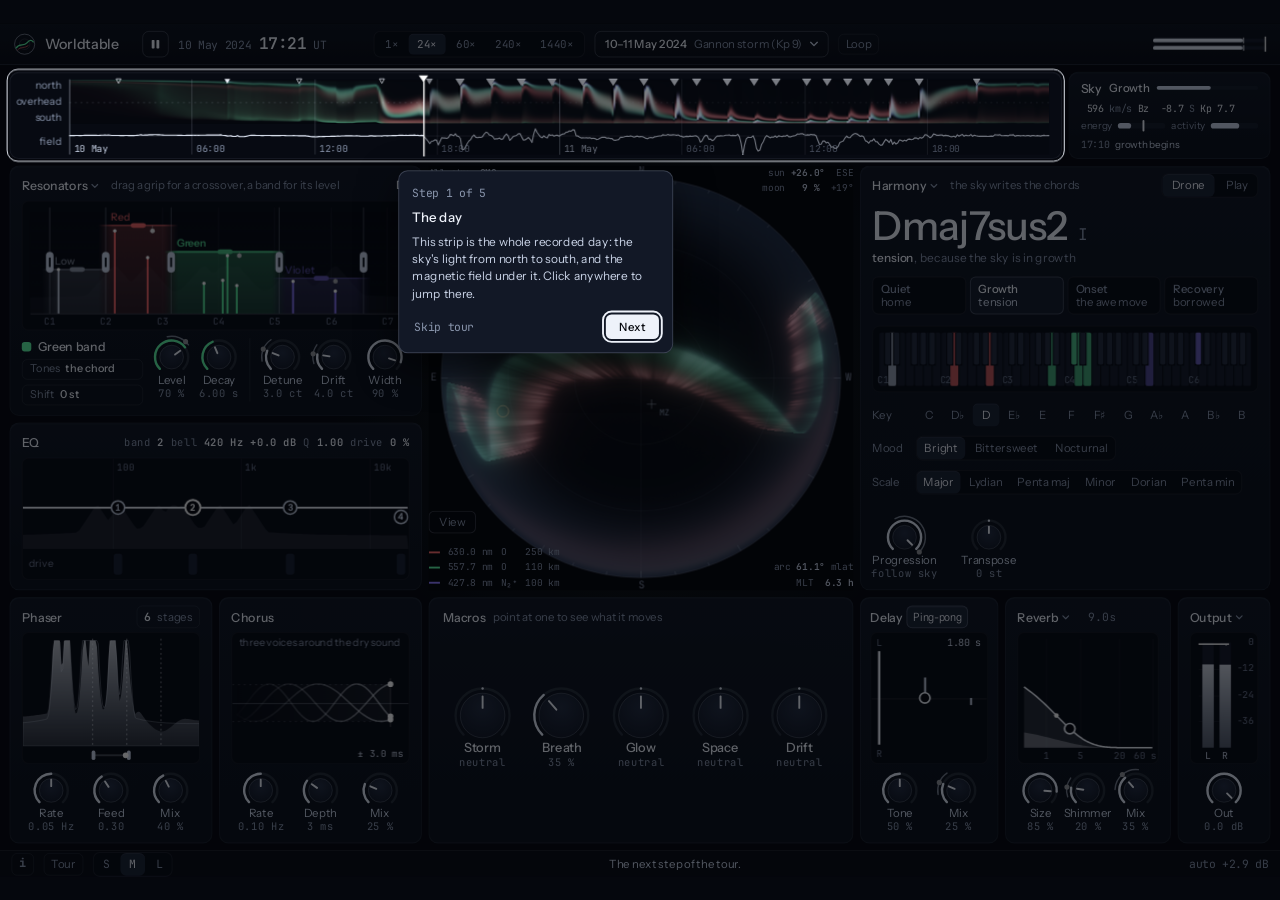
==== commit d4d6ec5a: "Merge remote-tracking branch 'origin/main' into feat/t6.13-sizes-menu-tour" ====
--- a/source/ui/index.html
+++ b/source/ui/index.html
@@ -108,33 +108,16 @@
           <!-- ======== end T6.11 -->
         </div>
 
-        <!-- the tone module: T3.9's EQ as plain knobs (gain over drive per band) until its display (T6.14) -->
+        <!-- the tone module: the EQ display (T6.14). The picture is the whole control; EqView puts a
+             focusable proxy for each of the 14 parameters on its handle (spec/09 §5) -->
         <div class="module frame" id="eq">
           <div class="head">
-            <button type="button" class="cap more-btn" aria-expanded="false" aria-controls="eq-more" data-hint="More EQ: where each band sits, how wide the bells are, how far the sky opens the cut.">EQ</button>
-            <div class="more frame" id="eq-more" aria-label="EQ, more" hidden>
-              <div class="head"><span class="cap">Bands</span><span class="note">low shelf, two bells; the sky opens the cut</span></div>
-              <div class="knobs">
-                <div data-knob="eq1_freq" data-label="Low"></div>
-                <div data-knob="eq2_freq" data-label="Mid"></div>
-                <div data-knob="eq2_q" data-label="Mid Q"></div>
-                <div data-knob="eq3_freq" data-label="High"></div>
-                <div data-knob="eq3_q" data-label="High Q"></div>
-                <div data-knob="eq_sky" data-label="Sky"></div>
-              </div>
-            </div>
+            <span class="cap">EQ</span>
             <span class="spacer"></span>
-            <span class="note" id="eq-note" data-hint="Where the high cut is now, after the sky has opened it."></span>
-          </div>
-          <div class="eq-grid">
-            <div data-knob="eq1_gain" data-label="Low"></div>
-            <div data-knob="eq2_gain" data-label="Mid"></div>
-            <div data-knob="eq3_gain" data-label="High"></div>
-            <div data-knob="eq4_freq" data-label="Cut"></div>
-            <div data-knob="eq1_drive" data-label="Drive"></div>
-            <div data-knob="eq2_drive" data-label="Drive"></div>
-            <div data-knob="eq3_drive" data-label="Drive"></div>
-            <div data-knob="eq4_drive" data-label="Drive"></div>
+            <span class="eq-say" id="eq-say"></span>
+          </div>
+          <div class="well eq-well" id="eq-well">
+            <canvas id="cv-eq" data-hint="Four bands, each with its own gain and drive. The top edge: how far the sky opens the cut."></canvas>
           </div>
         </div>
       </div>
--- a/source/ui/style.css
+++ b/source/ui/style.css
@@ -365,12 +365,19 @@
 .chip.vchip.off b { color: var(--muted); }
 /* ======== end T6.11 */
 
-/* the tone module: T3.9's EQ as plain knobs until its display (T6.14): a column per band, the drive
-   under the gain; the frequencies, widths and the sky in its More popover */
-.eq-grid { display: grid; grid-template-columns: repeat(4, minmax(0, 1fr)); justify-items: center; margin-top: auto; flex: none; }
-.eq-grid > div:nth-child(n + 5) { margin-top: -4px; }
-#eq-more .head { margin-bottom: 2px; }
-#eq-more .head .cap { font-size: 12px; }
+/* the tone module: the EQ display (T6.14), the whole control of the EQ. The read-out of the band
+   pointed at in the title row; the picture fills the rest. The canvas is placed absolutely in its
+   well (its box never follows its backing store); the handles' proxies sit on the handles, take
+   the focus and the keys, and let the pointer through to the canvas */
+#eq .eq-say { min-width: 0; overflow: hidden; font: 400 11px/1 var(--mono); color: var(--muted); white-space: nowrap; }
+#eq .eq-say b { font-weight: 500; color: var(--ink-hi); }
+.eq-well { position: relative; flex: 1 1 0; min-height: 0; margin-top: 6px; }
+#cv-eq { position: absolute; left: 0; top: 0; width: 100%; height: 100%; display: block; touch-action: none; }
+.eq-proxy { position: absolute; left: 0; top: 0; width: 18px; height: 18px; border-radius: 50%; pointer-events: none; }
+.eq-proxy.eq-bar { width: 13px; height: 26px; border-radius: 4px; }
+.eq-proxy.eq-sky { width: 14px; height: 14px; }
+.eq-proxy:focus-visible { outline-offset: 1px; }
+.knob-field.eq-field { top: 0; z-index: 1; }
 
 /* ---------------------------------------------------------------- harmony: the chord, why, the rule, the notes, the choices */
 #chord-state.held { color: var(--ink-hi); font-weight: 500; }
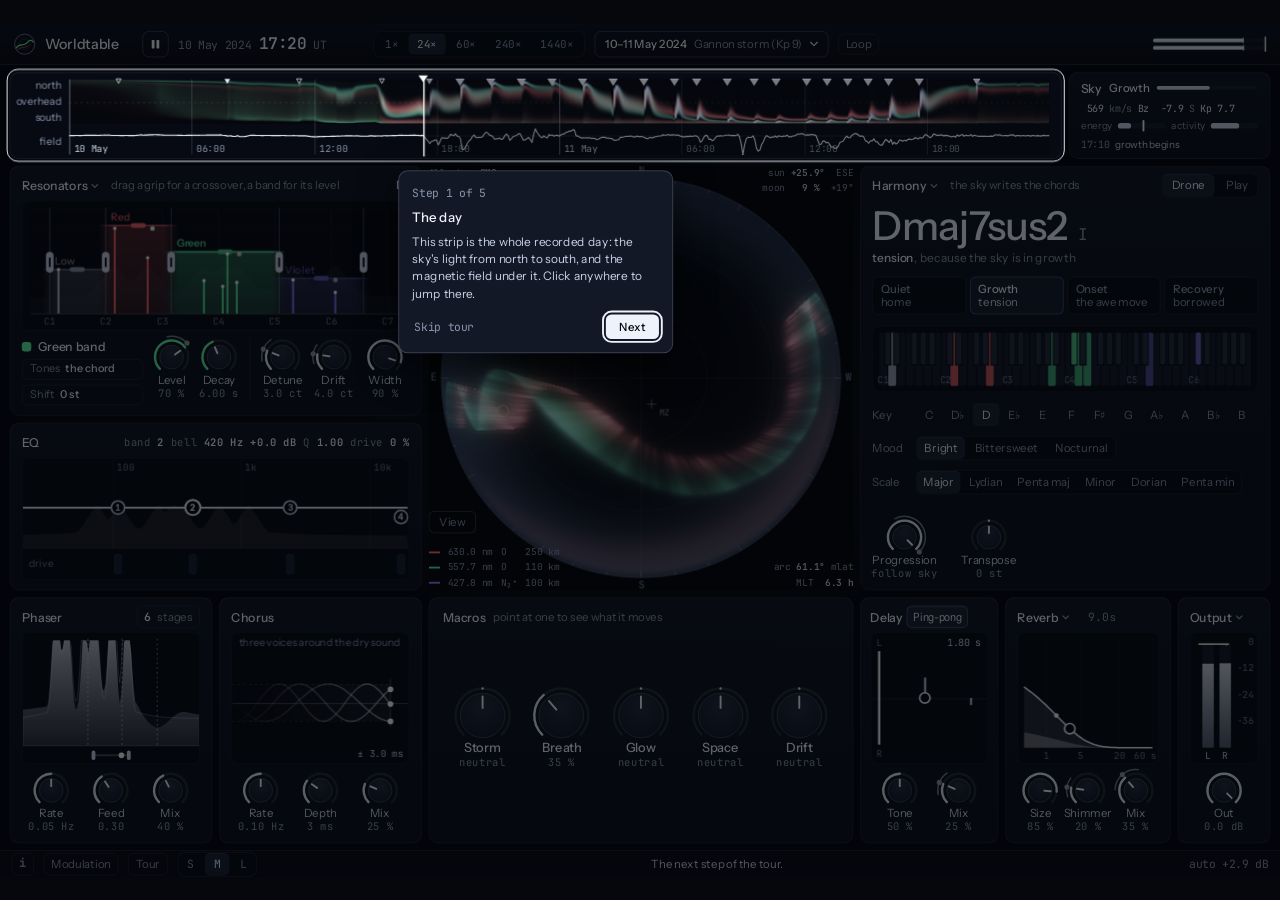
==== commit 03b8d0ad: "T4.2 (4/4): the modulation grid The Modulation button on the bottom bar (and on right-click) opens a" ====
--- a/source/ui/index.html
+++ b/source/ui/index.html
@@ -279,6 +279,8 @@
     <!-- ============================================================ bottom bar: details, the tour, the size, the hint line, auto-gain -->
     <footer id="hintbar">
       <button type="button" class="chip info-btn" id="details-btn" aria-label="Details" aria-expanded="false" aria-controls="details" data-hint="Details: the station, the journey so far, the sky's numbers, where the data comes from.">i</button>
+      <!-- T4.2 (grid.js): the modulation grid, an overlay over the dome and Harmony -->
+      <button type="button" class="chip" id="mod-btn" aria-expanded="false" aria-controls="modgrid" data-hint="Open the modulation grid: which source moves which control, and how far.">Modulation</button>
       <!-- T6.13 (menu.js, tour.js): the welcome tour and the window's size, both also on right-click -->
       <button type="button" class="chip" id="tour-btn" data-hint="The welcome tour: five steps through the window, what each part does.">Tour</button>
       <div class="seg size-seg" id="size-seg" role="radiogroup" aria-label="Window size" data-hint="Window size: small, medium or large. Also on right-click.">
@@ -315,6 +317,12 @@
           <span class="k">stars</span><span>Yale Bright Star Catalogue</span>
         </div>
       </div>
+    </div>
+
+    <!-- ============================================================ T4.2: the modulation grid (grid.js), over the dome and Harmony -->
+    <div class="modgrid frame" id="modgrid" role="dialog" aria-label="Modulation" hidden>
+      <div class="head"><span class="cap">Modulation</span><span class="note">rows move columns. Drag a dot up for more, down past zero to push the other way, double-click to clear.</span></div>
+      <canvas id="cv-grid" tabindex="0" role="application" aria-roledescription="modulation grid" aria-label="Modulation grid: rows are sources, columns are destinations"></canvas>
     </div>
 
     <!-- ============================================================ T6.13: About, the tour, the context menu (over everything) -->
@@ -353,5 +361,7 @@
   <script src="menu.js"></script>
   <script src="tour.js"></script>
   <script src="mock.js"></script>
+  <script src="mod.js"></script>
+  <script src="grid.js"></script>
 </body>
 </html>
--- a/source/ui/style.css
+++ b/source/ui/style.css
@@ -432,6 +432,16 @@
   border-color: var(--line-hi);
   box-shadow: 0 14px 40px rgba(0, 0, 0, 0.55), inset 0 1px 0 rgba(255, 255, 255, 0.03);
 }
+/* the modulation grid (T4.2): over the dome and Harmony, 888 × 448; its own compositing layer, it
+   sits over the dome's WebGL canvas. Under the details popover, the tour, the menu and About */
+.modgrid {
+  position: absolute; left: 452px; top: 150px; width: 888px; height: 448px; z-index: 5; transform: translateZ(0);
+  padding: 10px 12px; background: #0b1019; border-color: var(--line-hi);
+  box-shadow: 0 14px 40px rgba(0, 0, 0, 0.55), inset 0 1px 0 rgba(255, 255, 255, 0.03);
+}
+.modgrid .note { font-size: 11.5px; }
+#cv-grid { position: absolute; left: 0; top: 34px; width: 886px; height: 404px; display: block; touch-action: none; border-radius: 0 0 10px 10px; }
+#cv-grid:focus-visible { outline: none; }
 /* widths, not flex bases: WebKit sizes the absolutely placed popover from its items' widths */
 .details .module { flex: none; padding: 6px 10px 8px; }
 .info-grid { display: grid; grid-template-columns: auto minmax(0, 1fr); column-gap: 12px; row-gap: 5px; margin-top: 6px; font-size: 12px; color: var(--muted); }
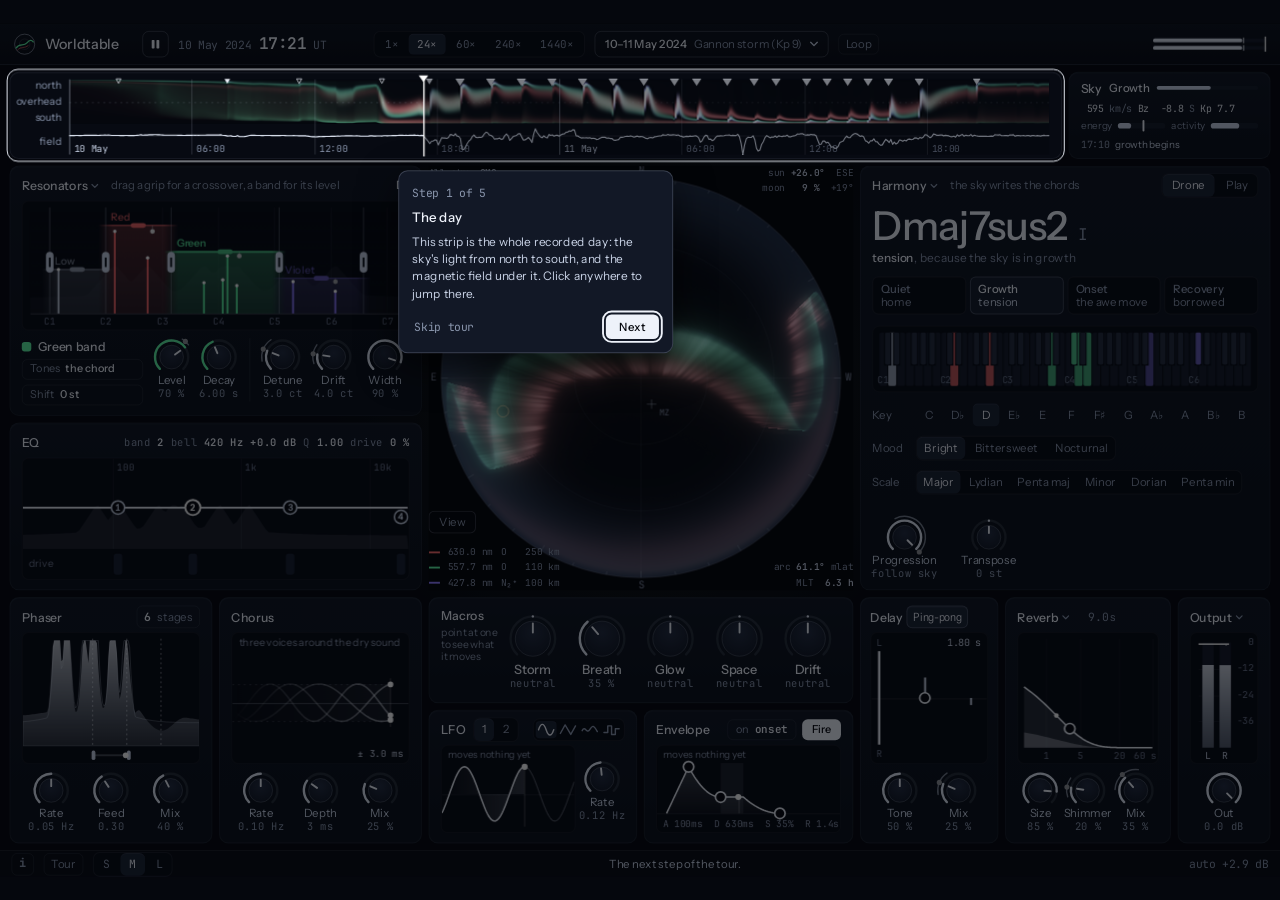
==== commit d796b082: "T4.2 (2/4): rings, hover lighting and the motion panels The page side of the modulation grid, built " ====
--- a/source/ui/index.html
+++ b/source/ui/index.html
@@ -212,15 +212,47 @@
         </div>
       </div>
 
-      <!-- the centre block: the macros alone until T4.2 adds the LFO and the envelope -->
-      <div id="macros" class="frame">
-        <div class="head"><span class="cap">Macros</span><span class="note">point at one to see what it moves</span></div>
-        <div class="macro-row">
-          <div data-knob="macro_storm" data-label="Storm" data-size="macro"></div>
-          <div data-knob="macro_breath" data-label="Breath" data-size="macro"></div>
-          <div data-knob="macro_glow" data-label="Glow" data-size="macro"></div>
-          <div data-knob="macro_space" data-label="Space" data-size="macro"></div>
-          <div data-knob="macro_drift" data-label="Drift" data-size="macro"></div>
+      <!-- the centre block (T4.2, the mockup's #motion): what moves things. The macros in one row, under
+           them the LFO and the envelope. Pointing at a source lights the knobs it moves (app.js);
+           each picture says in its corner what its source moves (motion.js) -->
+      <div id="motion">
+        <div id="macros" class="frame">
+          <div class="side"><span class="cap">Macros</span><span class="note">point at one to see what it moves</span></div>
+          <div class="macro-row">
+            <div data-knob="macro_storm" data-label="Storm" data-size="macro"></div>
+            <div data-knob="macro_breath" data-label="Breath" data-size="macro"></div>
+            <div data-knob="macro_glow" data-label="Glow" data-size="macro"></div>
+            <div data-knob="macro_space" data-label="Space" data-size="macro"></div>
+            <div data-knob="macro_drift" data-label="Drift" data-size="macro"></div>
+          </div>
+        </div>
+        <div class="pair">
+          <!-- the LFO shown is one of two: each has its shape and rate in its own set (display: contents,
+               so they sit in the panel's grid); the other set is hidden, and its button names it -->
+          <div class="module frame src" id="lfo">
+            <span class="cap">LFO</span>
+            <div class="seg lfo-n" id="lfo-n" role="radiogroup" aria-label="LFO shown" data-hint="Two LFOs. Pick which one you are looking at.">
+              <button type="button" role="radio" aria-label="LFO 1" aria-controls="lfo1-set">1</button><button type="button" role="radio" aria-label="LFO 2" aria-controls="lfo2-set">2</button>
+            </div>
+            <div class="well lfo-well"><canvas id="cv-lfo"></canvas></div>
+            <div class="lfo-set" id="lfo1-set">
+              <div class="lfo-shape" data-seg="lfo1_shape"></div>
+              <div class="lfo-rate" data-knob="lfo1_rate" data-label="Rate"></div>
+            </div>
+            <div class="lfo-set" id="lfo2-set" hidden>
+              <div class="lfo-shape" data-seg="lfo2_shape"></div>
+              <div class="lfo-rate" data-knob="lfo2_rate" data-label="Rate"></div>
+            </div>
+          </div>
+          <div class="module frame src" id="env">
+            <div class="head">
+              <span class="cap">Envelope</span><span class="spacer"></span>
+              <div id="env-trig"></div>
+              <button type="button" class="fire" id="env-fire" data-hint="Fire the envelope now.">Fire</button>
+            </div>
+            <!-- the shape's three points carry the four times' proxies (motion.js places them) -->
+            <div class="well env-well" id="env-well"><canvas id="cv-env"></canvas></div>
+          </div>
         </div>
       </div>
 
@@ -279,8 +311,6 @@
     <!-- ============================================================ bottom bar: details, the tour, the size, the hint line, auto-gain -->
     <footer id="hintbar">
       <button type="button" class="chip info-btn" id="details-btn" aria-label="Details" aria-expanded="false" aria-controls="details" data-hint="Details: the station, the journey so far, the sky's numbers, where the data comes from.">i</button>
-      <!-- T4.2 (grid.js): the modulation grid, an overlay over the dome and Harmony -->
-      <button type="button" class="chip" id="mod-btn" aria-expanded="false" aria-controls="modgrid" data-hint="Open the modulation grid: which source moves which control, and how far.">Modulation</button>
       <!-- T6.13 (menu.js, tour.js): the welcome tour and the window's size, both also on right-click -->
       <button type="button" class="chip" id="tour-btn" data-hint="The welcome tour: five steps through the window, what each part does.">Tour</button>
       <div class="seg size-seg" id="size-seg" role="radiogroup" aria-label="Window size" data-hint="Window size: small, medium or large. Also on right-click.">
@@ -317,12 +347,6 @@
           <span class="k">stars</span><span>Yale Bright Star Catalogue</span>
         </div>
       </div>
-    </div>
-
-    <!-- ============================================================ T4.2: the modulation grid (grid.js), over the dome and Harmony -->
-    <div class="modgrid frame" id="modgrid" role="dialog" aria-label="Modulation" hidden>
-      <div class="head"><span class="cap">Modulation</span><span class="note">rows move columns. Drag a dot up for more, down past zero to push the other way, double-click to clear.</span></div>
-      <canvas id="cv-grid" tabindex="0" role="application" aria-roledescription="modulation grid" aria-label="Modulation grid: rows are sources, columns are destinations"></canvas>
     </div>
 
     <!-- ============================================================ T6.13: About, the tour, the context menu (over everything) -->
@@ -350,18 +374,19 @@
   </div>
 
   <script src="params.js"></script>
+  <script src="params-pending.js"></script>
   <script src="bridge.js"></script>
   <script src="sky.js"></script>
   <script src="dome.js"></script>
   <script src="widgets.js"></script>
+  <script src="mod.js"></script>
   <script src="views.js"></script>
   <script src="resonators.js"></script>
   <script src="app.js"></script>
+  <script src="motion.js"></script>
   <script src="transport.js"></script>
   <script src="menu.js"></script>
   <script src="tour.js"></script>
   <script src="mock.js"></script>
-  <script src="mod.js"></script>
-  <script src="grid.js"></script>
 </body>
 </html>
--- a/source/ui/style.css
+++ b/source/ui/style.css
@@ -375,7 +375,6 @@
 #cv-eq { position: absolute; left: 0; top: 0; width: 100%; height: 100%; display: block; touch-action: none; }
 .eq-proxy { position: absolute; left: 0; top: 0; width: 18px; height: 18px; border-radius: 50%; pointer-events: none; }
 .eq-proxy.eq-bar { width: 13px; height: 26px; border-radius: 4px; }
-.eq-proxy.eq-sky { width: 14px; height: 14px; }
 .eq-proxy:focus-visible { outline-offset: 1px; }
 .knob-field.eq-field { top: 0; z-index: 1; }
 
@@ -421,9 +420,42 @@
 #harmony.is-play .choice-stack { opacity: 0; visibility: hidden; }
 .harmony-knobs { justify-content: flex-start !important; gap: 26px !important; }
 
-/* ---------------------------------------------------------------- the centre block: macros, at 50 px until T4.2 */
-#macros { padding: 10px 14px 12px; display: flex; flex-direction: column; min-width: 0; min-height: 0; }
-.macro-row { flex: 1; display: flex; justify-content: space-around; align-items: center; padding-bottom: 8px; }
+/* ---------------------------------------------------------------- the centre block (T4.2, the mockup's #motion):
+   the macros in one row (448 × 112, knobs 40 px), under them the LFO (220 × 141) and the envelope (221 × 141) */
+#motion { display: grid; grid-template-rows: 112px minmax(0, 1fr); row-gap: 7px; min-width: 0; min-height: 0; }
+#motion .pair { display: grid; grid-template-columns: 220px 221px; column-gap: 7px; min-height: 0; }
+#macros { padding: 8px 12px 8px 12px; display: flex; align-items: center; min-width: 0; min-height: 0; }
+#macros .side { width: 62px; flex: none; display: flex; flex-direction: column; gap: 5px; align-self: flex-start; padding-top: 4px; }
+#macros .side .cap { font: 500 13px/1 var(--sans); color: var(--ink-hi); }
+#macros .side .note { font-size: 11px; line-height: 13px; white-space: normal; overflow: visible; }
+.macro-row { flex: 1; display: flex; justify-content: space-between; align-items: center; min-width: 0; }
+.macro-row .knob.macro { min-width: 70px; }
+.macro-row .knob.macro .label { margin-top: -6px; }
+/* the LFO: a grid, so each LFO's shape and rate (a set, display: contents) sit in the title row and
+   beside the picture; the hidden set takes no room */
+#lfo { display: grid; grid-template-columns: auto auto minmax(0, 1fr) auto; grid-template-rows: 20px minmax(0, 1fr); column-gap: 8px; row-gap: 6px; }
+#lfo > .cap { grid-row: 1; grid-column: 1; align-self: center; font: 500 13px/1 var(--sans); color: var(--ink-hi); }
+.lfo-n { grid-row: 1; grid-column: 2; align-self: center; padding: 2px; }
+.lfo-n button { height: 20px; padding: 0 9px; border-radius: 5px; font: 400 11.5px/1 var(--mono); }
+.lfo-n button[aria-checked="true"] { background: var(--selected); color: var(--ink-hi); box-shadow: inset 0 1px 0 rgba(255, 255, 255, 0.06); }
+.lfo-set { display: contents; }
+.lfo-set[hidden] { display: none; }
+.lfo-shape { grid-row: 1; grid-column: 3 / 5; justify-self: end; align-self: center; }
+.lfo-shape .seg { padding: 2px; gap: 1px; }
+.lfo-shape .seg button { width: 22px; height: 18px; padding: 0; border-radius: 4px; display: grid; place-items: center; }
+.lfo-shape svg { display: block; }
+.lfo-well { grid-row: 2; grid-column: 1 / 4; position: relative; min-width: 0; min-height: 0; margin-right: -4px; }
+.lfo-rate { grid-row: 2; grid-column: 4; align-self: center; }
+#cv-lfo, #cv-env { position: absolute; left: 0; top: 0; width: 100%; height: 100%; display: block; touch-action: none; }
+#cv-lfo { cursor: ew-resize; }
+/* the envelope: the trigger chip, Fire, the shape with its three points */
+#env .head { gap: 6px; }
+#env-trig .chip.vchip { height: 22px; }
+.fire { height: 22px; padding: 0 10px; border-radius: 6px; background: var(--ink-hi); color: var(--ground); font: 500 11.5px/1 var(--sans); flex: none; }
+.fire:hover { background: #fff; }
+.fire:active { transform: translateY(1px); }
+.env-well { position: relative; flex: 1 1 0; min-height: 0; margin-top: 6px; }
+.proxy.env-pt { width: 16px; height: 16px; margin: -8px 0 0 -8px; border-radius: 50%; }
 
 /* details popover: observer, journey, the sky's numbers, data; it opens from the bottom bar */
 .details {
@@ -432,16 +464,6 @@
   border-color: var(--line-hi);
   box-shadow: 0 14px 40px rgba(0, 0, 0, 0.55), inset 0 1px 0 rgba(255, 255, 255, 0.03);
 }
-/* the modulation grid (T4.2): over the dome and Harmony, 888 × 448; its own compositing layer, it
-   sits over the dome's WebGL canvas. Under the details popover, the tour, the menu and About */
-.modgrid {
-  position: absolute; left: 452px; top: 150px; width: 888px; height: 448px; z-index: 5; transform: translateZ(0);
-  padding: 10px 12px; background: #0b1019; border-color: var(--line-hi);
-  box-shadow: 0 14px 40px rgba(0, 0, 0, 0.55), inset 0 1px 0 rgba(255, 255, 255, 0.03);
-}
-.modgrid .note { font-size: 11.5px; }
-#cv-grid { position: absolute; left: 0; top: 34px; width: 886px; height: 404px; display: block; touch-action: none; border-radius: 0 0 10px 10px; }
-#cv-grid:focus-visible { outline: none; }
 /* widths, not flex bases: WebKit sizes the absolutely placed popover from its items' widths */
 .details .module { flex: none; padding: 6px 10px 8px; }
 .info-grid { display: grid; grid-template-columns: auto minmax(0, 1fr); column-gap: 12px; row-gap: 5px; margin-top: 6px; font-size: 12px; color: var(--muted); }
@@ -547,6 +569,13 @@
 .ctx-menu button.on::after { content: "✓"; color: var(--ink-hi); }
 .ctx-menu hr { border: 0; border-top: 1px solid var(--line); margin: 4px; }
 /* a control's hint, dimmed, as the menu's first line */
+/* T4.2: "Modulate with ▸" opens the sources beside the menu; a control's routes are listed to clear */
+.ctx-menu button.sub-open { background: rgba(201, 211, 230, 0.08); color: var(--ink-hi); }
+.ctx-menu button[aria-disabled="true"] { color: var(--muted); cursor: default; }
+.ctx-menu button[aria-disabled="true"]:hover { background: none; color: var(--muted); }
+.ctx-sub { position: absolute; top: 0; left: calc(100% + 4px); min-width: 190px; }
+.ctx-sub.left { left: auto; right: calc(100% + 4px); }
+.ctx-group { padding: 6px 9px 3px; font: 400 12px/1 var(--sans); color: var(--muted); }
 .ctx-hint { padding: 6px 9px 7px; font: 400 12px/1.35 var(--sans); color: var(--muted); white-space: normal; border-bottom: 1px solid var(--line); margin-bottom: 4px; }
 
 /* About: centred over the page */
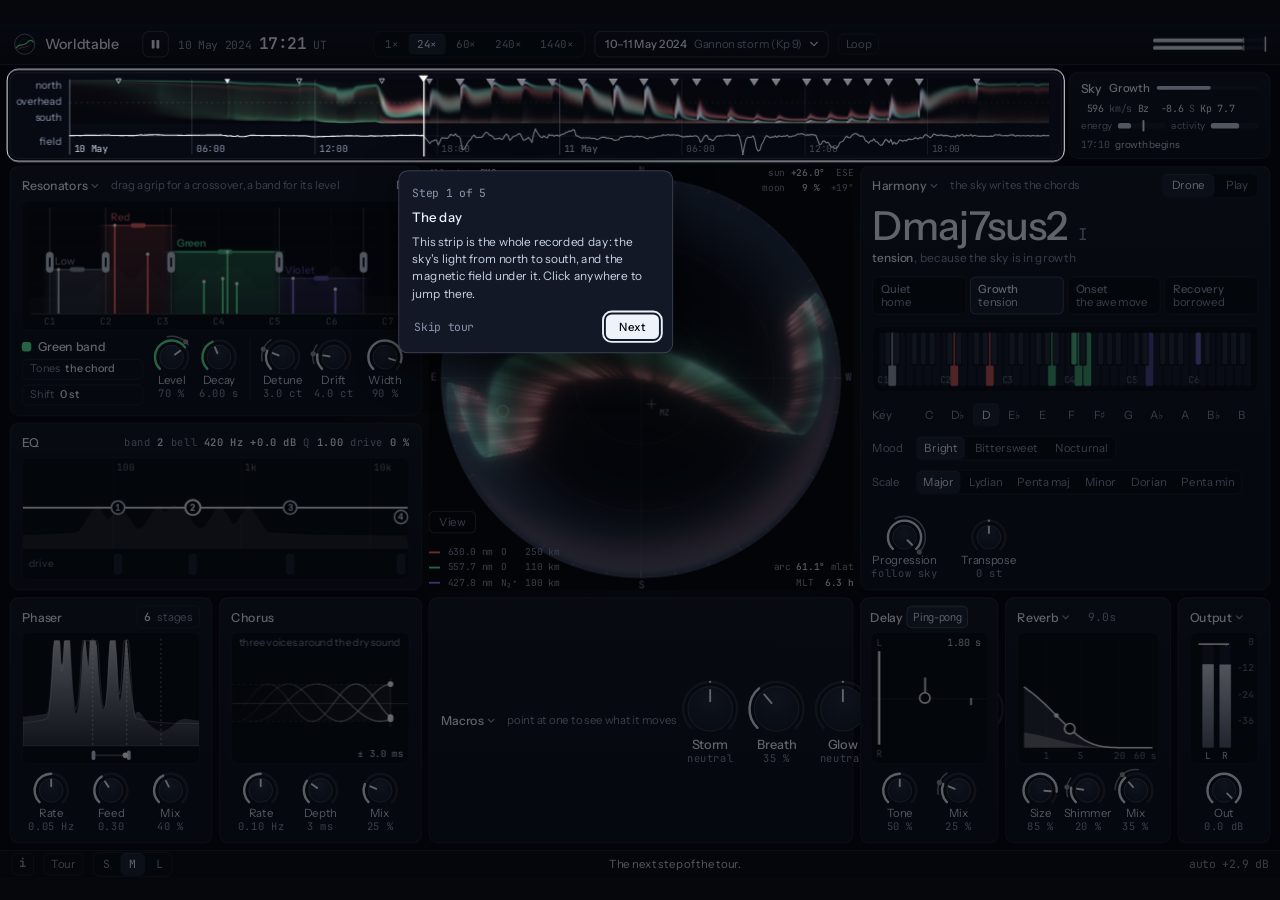
==== commit 73ec47ef: "T4.2 (1/4): the modulation engine — grid, LFOs, envelope, Strike The owner's review of ModMatrix.h (" ====
--- a/source/ui/index.html
+++ b/source/ui/index.html
@@ -212,47 +212,32 @@
         </div>
       </div>
 
-      <!-- the centre block (T4.2, the mockup's #motion): what moves things. The macros in one row, under
-           them the LFO and the envelope. Pointing at a source lights the knobs it moves (app.js);
-           each picture says in its corner what its source moves (motion.js) -->
-      <div id="motion">
-        <div id="macros" class="frame">
-          <div class="side"><span class="cap">Macros</span><span class="note">point at one to see what it moves</span></div>
-          <div class="macro-row">
-            <div data-knob="macro_storm" data-label="Storm" data-size="macro"></div>
-            <div data-knob="macro_breath" data-label="Breath" data-size="macro"></div>
-            <div data-knob="macro_glow" data-label="Glow" data-size="macro"></div>
-            <div data-knob="macro_space" data-label="Space" data-size="macro"></div>
-            <div data-knob="macro_drift" data-label="Drift" data-size="macro"></div>
-          </div>
-        </div>
-        <div class="pair">
-          <!-- the LFO shown is one of two: each has its shape and rate in its own set (display: contents,
-               so they sit in the panel's grid); the other set is hidden, and its button names it -->
-          <div class="module frame src" id="lfo">
-            <span class="cap">LFO</span>
-            <div class="seg lfo-n" id="lfo-n" role="radiogroup" aria-label="LFO shown" data-hint="Two LFOs. Pick which one you are looking at.">
-              <button type="button" role="radio" aria-label="LFO 1" aria-controls="lfo1-set">1</button><button type="button" role="radio" aria-label="LFO 2" aria-controls="lfo2-set">2</button>
-            </div>
-            <div class="well lfo-well"><canvas id="cv-lfo"></canvas></div>
-            <div class="lfo-set" id="lfo1-set">
-              <div class="lfo-shape" data-seg="lfo1_shape"></div>
-              <div class="lfo-rate" data-knob="lfo1_rate" data-label="Rate"></div>
-            </div>
-            <div class="lfo-set" id="lfo2-set" hidden>
-              <div class="lfo-shape" data-seg="lfo2_shape"></div>
-              <div class="lfo-rate" data-knob="lfo2_rate" data-label="Rate"></div>
-            </div>
-          </div>
-          <div class="module frame src" id="env">
-            <div class="head">
-              <span class="cap">Envelope</span><span class="spacer"></span>
-              <div id="env-trig"></div>
-              <button type="button" class="fire" id="env-fire" data-hint="Fire the envelope now.">Fire</button>
-            </div>
-            <!-- the shape's three points carry the four times' proxies (motion.js places them) -->
-            <div class="well env-well" id="env-well"><canvas id="cv-env"></canvas></div>
-          </div>
+      <!-- the centre block: the macros alone until T4.2 adds the LFO and the envelope panels; their
+           parameters sit under Macros' More meanwhile (T4.2 engine PR) -->
+      <div id="macros" class="frame">
+        <div class="head">
+          <button type="button" class="cap more-btn" aria-expanded="false" aria-controls="motion-more" data-hint="More: the two LFOs and the envelope, sources of the modulation grid.">Macros</button>
+          <div class="more frame" id="motion-more" aria-label="LFOs and envelope" hidden>
+            <div class="knobs">
+              <div data-knob="lfo1_rate" data-label="LFO 1"></div>
+              <div data-knob="lfo2_rate" data-label="LFO 2"></div>
+              <div data-knob="env_attack" data-label="Attack"></div>
+              <div data-knob="env_decay" data-label="Decay"></div>
+              <div data-knob="env_sustain" data-label="Sustain"></div>
+              <div data-knob="env_release" data-label="Release"></div>
+            </div>
+            <div class="choice-line"><span class="cap">LFO 1</span><div data-seg="lfo1_shape"></div></div>
+            <div class="choice-line"><span class="cap">LFO 2</span><div data-seg="lfo2_shape"></div></div>
+            <div class="choice-line"><span class="cap">Fires on</span><div data-seg="env_trigger"></div></div>
+          </div>
+          <span class="note">point at one to see what it moves</span>
+        </div>
+        <div class="macro-row">
+          <div data-knob="macro_storm" data-label="Storm" data-size="macro"></div>
+          <div data-knob="macro_breath" data-label="Breath" data-size="macro"></div>
+          <div data-knob="macro_glow" data-label="Glow" data-size="macro"></div>
+          <div data-knob="macro_space" data-label="Space" data-size="macro"></div>
+          <div data-knob="macro_drift" data-label="Drift" data-size="macro"></div>
         </div>
       </div>
 
@@ -374,16 +359,13 @@
   </div>
 
   <script src="params.js"></script>
-  <script src="params-pending.js"></script>
   <script src="bridge.js"></script>
   <script src="sky.js"></script>
   <script src="dome.js"></script>
   <script src="widgets.js"></script>
-  <script src="mod.js"></script>
   <script src="views.js"></script>
   <script src="resonators.js"></script>
   <script src="app.js"></script>
-  <script src="motion.js"></script>
   <script src="transport.js"></script>
   <script src="menu.js"></script>
   <script src="tour.js"></script>
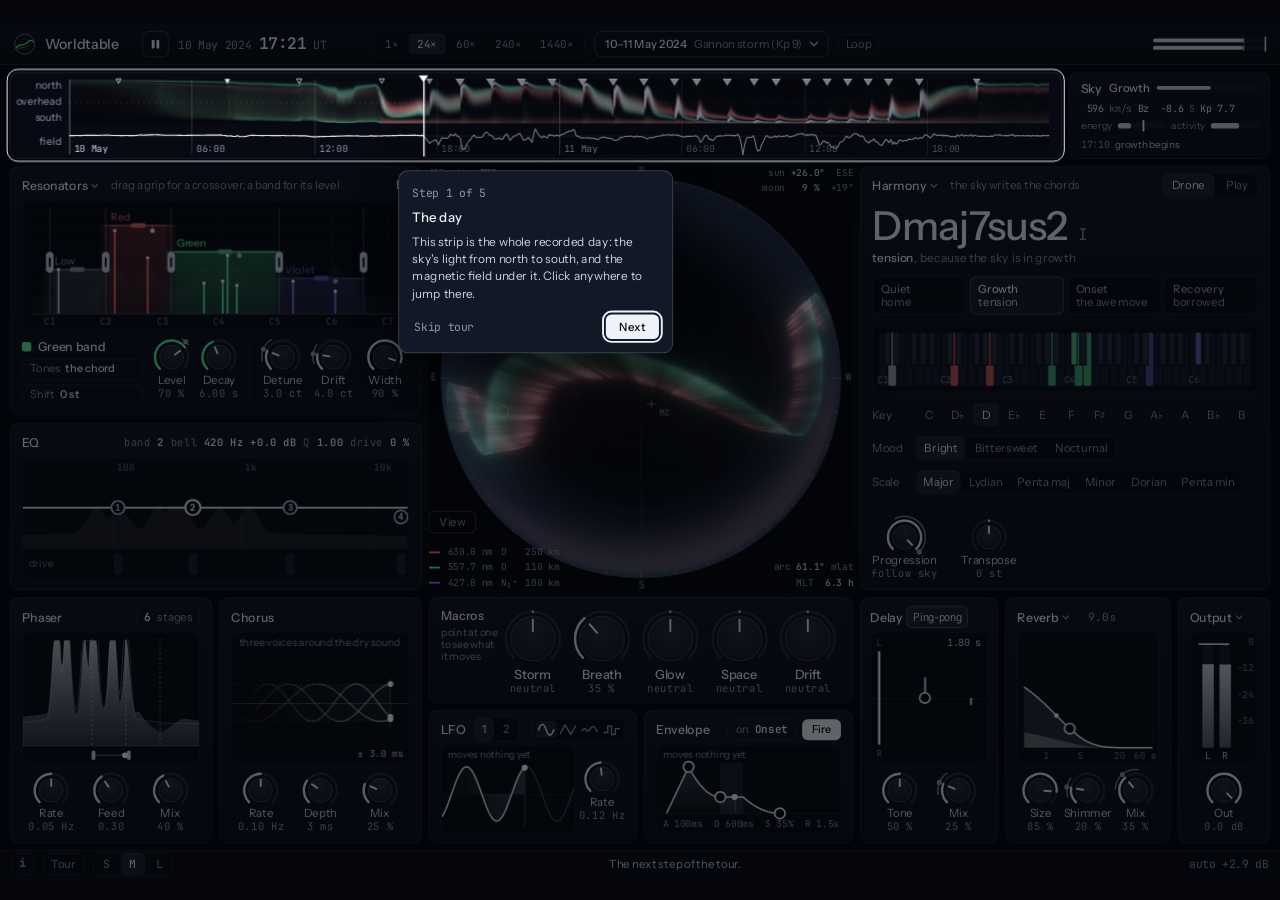
==== commit 43af70cf: "Merge origin/main (the T4.2 engine) into the motion UI The engine's stopgap #motion-more popover giv" ====
--- a/source/ui/index.html
+++ b/source/ui/index.html
@@ -212,32 +212,47 @@
         </div>
       </div>
 
-      <!-- the centre block: the macros alone until T4.2 adds the LFO and the envelope panels; their
-           parameters sit under Macros' More meanwhile (T4.2 engine PR) -->
-      <div id="macros" class="frame">
-        <div class="head">
-          <button type="button" class="cap more-btn" aria-expanded="false" aria-controls="motion-more" data-hint="More: the two LFOs and the envelope, sources of the modulation grid.">Macros</button>
-          <div class="more frame" id="motion-more" aria-label="LFOs and envelope" hidden>
-            <div class="knobs">
-              <div data-knob="lfo1_rate" data-label="LFO 1"></div>
-              <div data-knob="lfo2_rate" data-label="LFO 2"></div>
-              <div data-knob="env_attack" data-label="Attack"></div>
-              <div data-knob="env_decay" data-label="Decay"></div>
-              <div data-knob="env_sustain" data-label="Sustain"></div>
-              <div data-knob="env_release" data-label="Release"></div>
-            </div>
-            <div class="choice-line"><span class="cap">LFO 1</span><div data-seg="lfo1_shape"></div></div>
-            <div class="choice-line"><span class="cap">LFO 2</span><div data-seg="lfo2_shape"></div></div>
-            <div class="choice-line"><span class="cap">Fires on</span><div data-seg="env_trigger"></div></div>
-          </div>
-          <span class="note">point at one to see what it moves</span>
-        </div>
-        <div class="macro-row">
-          <div data-knob="macro_storm" data-label="Storm" data-size="macro"></div>
-          <div data-knob="macro_breath" data-label="Breath" data-size="macro"></div>
-          <div data-knob="macro_glow" data-label="Glow" data-size="macro"></div>
-          <div data-knob="macro_space" data-label="Space" data-size="macro"></div>
-          <div data-knob="macro_drift" data-label="Drift" data-size="macro"></div>
+      <!-- the centre block (T4.2, the mockup's #motion): what moves things. The macros in one row, under
+           them the LFO and the envelope. Pointing at a source lights the knobs it moves (app.js);
+           each picture says in its corner what its source moves (motion.js) -->
+      <div id="motion">
+        <div id="macros" class="frame">
+          <div class="side"><span class="cap">Macros</span><span class="note">point at one to see what it moves</span></div>
+          <div class="macro-row">
+            <div data-knob="macro_storm" data-label="Storm" data-size="macro"></div>
+            <div data-knob="macro_breath" data-label="Breath" data-size="macro"></div>
+            <div data-knob="macro_glow" data-label="Glow" data-size="macro"></div>
+            <div data-knob="macro_space" data-label="Space" data-size="macro"></div>
+            <div data-knob="macro_drift" data-label="Drift" data-size="macro"></div>
+          </div>
+        </div>
+        <div class="pair">
+          <!-- the LFO shown is one of two: each has its shape and rate in its own set (display: contents,
+               so they sit in the panel's grid); the other set is hidden, and its button names it -->
+          <div class="module frame src" id="lfo">
+            <span class="cap">LFO</span>
+            <div class="seg lfo-n" id="lfo-n" role="radiogroup" aria-label="LFO shown" data-hint="Two LFOs. Pick which one you are looking at.">
+              <button type="button" role="radio" aria-label="LFO 1" aria-controls="lfo1-set">1</button><button type="button" role="radio" aria-label="LFO 2" aria-controls="lfo2-set">2</button>
+            </div>
+            <div class="well lfo-well"><canvas id="cv-lfo"></canvas></div>
+            <div class="lfo-set" id="lfo1-set">
+              <div class="lfo-shape" data-seg="lfo1_shape"></div>
+              <div class="lfo-rate" data-knob="lfo1_rate" data-label="Rate"></div>
+            </div>
+            <div class="lfo-set" id="lfo2-set" hidden>
+              <div class="lfo-shape" data-seg="lfo2_shape"></div>
+              <div class="lfo-rate" data-knob="lfo2_rate" data-label="Rate"></div>
+            </div>
+          </div>
+          <div class="module frame src" id="env">
+            <div class="head">
+              <span class="cap">Envelope</span><span class="spacer"></span>
+              <div id="env-trig"></div>
+              <button type="button" class="fire" id="env-fire" data-hint="Fire the envelope now.">Fire</button>
+            </div>
+            <!-- the shape's three points carry the four times' proxies (motion.js places them) -->
+            <div class="well env-well" id="env-well"><canvas id="cv-env"></canvas></div>
+          </div>
         </div>
       </div>
 
@@ -363,9 +378,11 @@
   <script src="sky.js"></script>
   <script src="dome.js"></script>
   <script src="widgets.js"></script>
+  <script src="mod.js"></script>
   <script src="views.js"></script>
   <script src="resonators.js"></script>
   <script src="app.js"></script>
+  <script src="motion.js"></script>
   <script src="transport.js"></script>
   <script src="menu.js"></script>
   <script src="tour.js"></script>
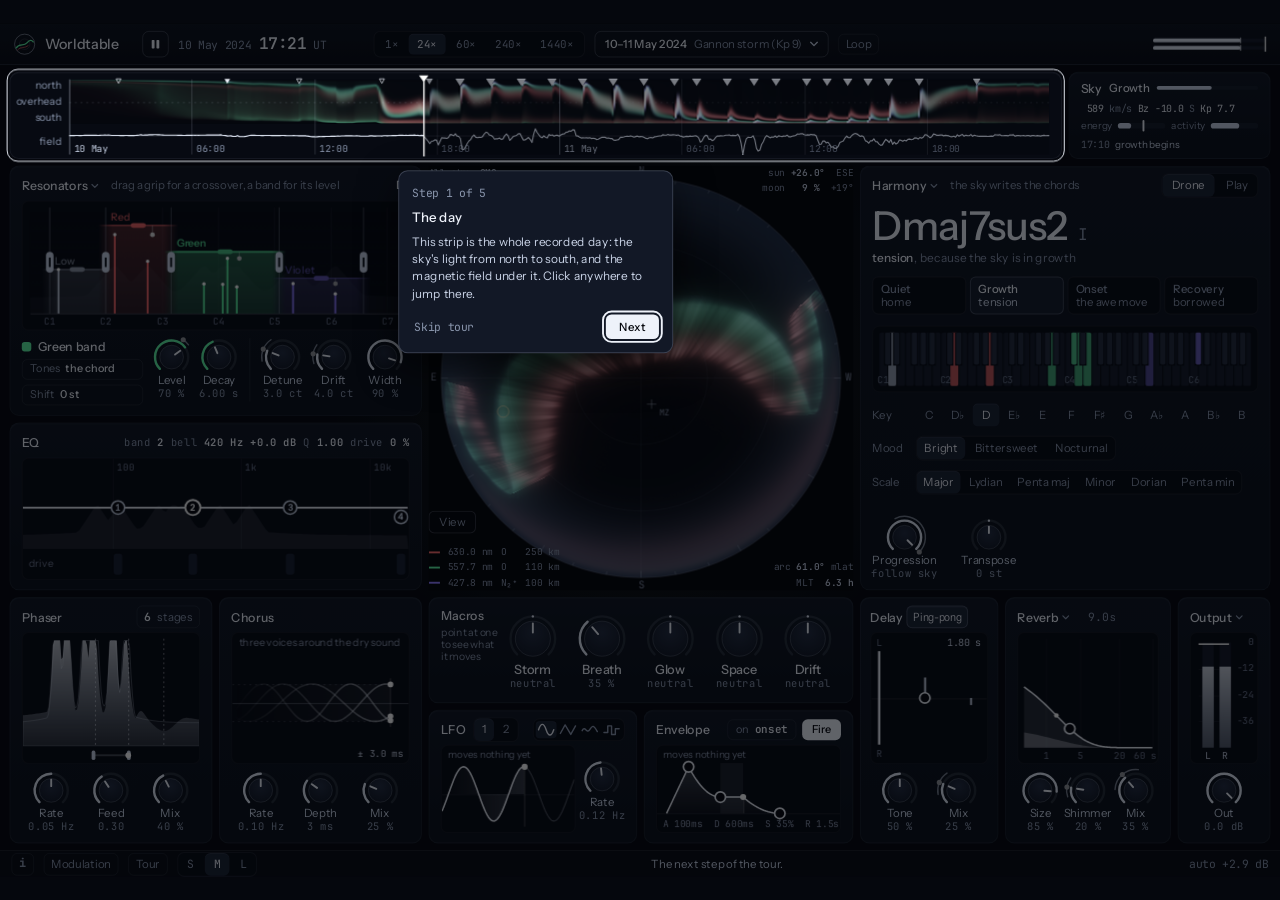
==== commit cf105ccf: "Merge origin/main into feat/t4.2-grid; adopt the shared mod.js" ====
--- a/source/ui/index.html
+++ b/source/ui/index.html
@@ -311,6 +311,8 @@
     <!-- ============================================================ bottom bar: details, the tour, the size, the hint line, auto-gain -->
     <footer id="hintbar">
       <button type="button" class="chip info-btn" id="details-btn" aria-label="Details" aria-expanded="false" aria-controls="details" data-hint="Details: the station, the journey so far, the sky's numbers, where the data comes from.">i</button>
+      <!-- T4.2 (grid.js): the modulation grid, an overlay over the dome and Harmony -->
+      <button type="button" class="chip" id="mod-btn" aria-expanded="false" aria-controls="modgrid" data-hint="Open the modulation grid: which source moves which control, and how far.">Modulation</button>
       <!-- T6.13 (menu.js, tour.js): the welcome tour and the window's size, both also on right-click -->
       <button type="button" class="chip" id="tour-btn" data-hint="The welcome tour: five steps through the window, what each part does.">Tour</button>
       <div class="seg size-seg" id="size-seg" role="radiogroup" aria-label="Window size" data-hint="Window size: small, medium or large. Also on right-click.">
@@ -347,6 +349,12 @@
           <span class="k">stars</span><span>Yale Bright Star Catalogue</span>
         </div>
       </div>
+    </div>
+
+    <!-- ============================================================ T4.2: the modulation grid (grid.js), over the dome and Harmony -->
+    <div class="modgrid frame" id="modgrid" role="dialog" aria-label="Modulation" hidden>
+      <div class="head"><span class="cap">Modulation</span><span class="note">rows move columns. Drag a dot up for more, down past zero to push the other way, double-click to clear.</span></div>
+      <canvas id="cv-grid" tabindex="0" role="application" aria-roledescription="modulation grid" aria-label="Modulation grid: rows are sources, columns are destinations"></canvas>
     </div>
 
     <!-- ============================================================ T6.13: About, the tour, the context menu (over everything) -->
@@ -387,5 +395,6 @@
   <script src="menu.js"></script>
   <script src="tour.js"></script>
   <script src="mock.js"></script>
+  <script src="grid.js"></script>
 </body>
 </html>
--- a/source/ui/style.css
+++ b/source/ui/style.css
@@ -464,6 +464,16 @@
   border-color: var(--line-hi);
   box-shadow: 0 14px 40px rgba(0, 0, 0, 0.55), inset 0 1px 0 rgba(255, 255, 255, 0.03);
 }
+/* the modulation grid (T4.2): over the dome and Harmony, 888 × 448; its own compositing layer, it
+   sits over the dome's WebGL canvas. Under the details popover, the tour, the menu and About */
+.modgrid {
+  position: absolute; left: 452px; top: 150px; width: 888px; height: 448px; z-index: 5; transform: translateZ(0);
+  padding: 10px 12px; background: #0b1019; border-color: var(--line-hi);
+  box-shadow: 0 14px 40px rgba(0, 0, 0, 0.55), inset 0 1px 0 rgba(255, 255, 255, 0.03);
+}
+.modgrid .note { font-size: 11.5px; }
+#cv-grid { position: absolute; left: 0; top: 34px; width: 886px; height: 404px; display: block; touch-action: none; border-radius: 0 0 10px 10px; }
+#cv-grid:focus-visible { outline: none; }
 /* widths, not flex bases: WebKit sizes the absolutely placed popover from its items' widths */
 .details .module { flex: none; padding: 6px 10px 8px; }
 .info-grid { display: grid; grid-template-columns: auto minmax(0, 1fr); column-gap: 12px; row-gap: 5px; margin-top: 6px; font-size: 12px; color: var(--muted); }
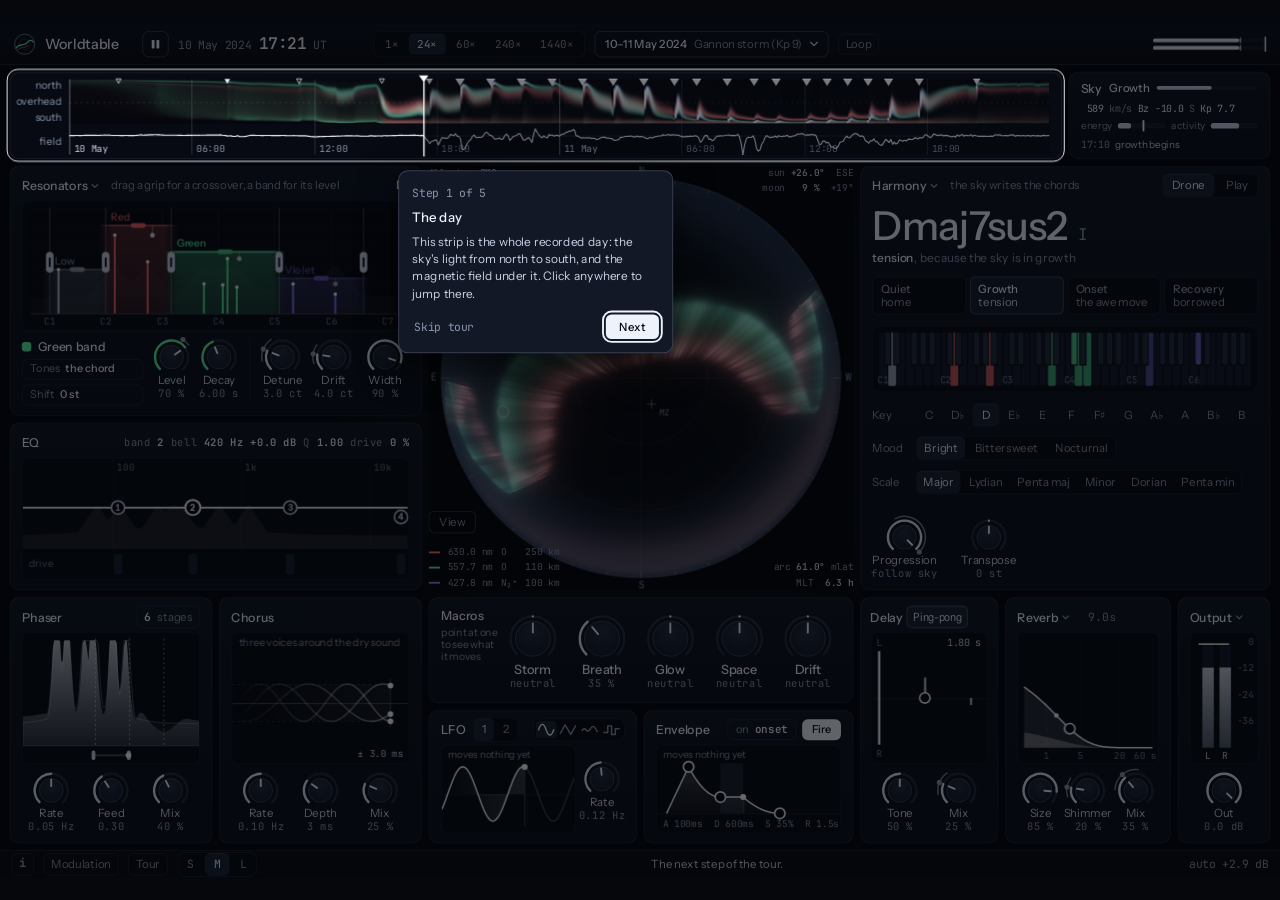
==== commit 28b280bc: "T4.2 (4/4): adopt the shared mod.js; UiCheck probe; spec/06 rewritten, 09 removed - grid.js on the s" ====
--- a/source/ui/index.html
+++ b/source/ui/index.html
@@ -7,7 +7,7 @@
   <link rel="stylesheet" href="style.css">
 </head>
 <body>
-  <!-- The page follows the signal (spec/09 §2, §3; T6.8): the sky's day on top, the sound generators
+  <!-- The page follows the signal (spec/06 §2, §3; T6.8): the sky's day on top, the sound generators
        top left with the tone under them, the light in the middle, the chord on the right, the effects
        along the bottom in signal order, the macros under the dome. Rows 44 · 92 · 448 · 260 · 28.
        A module's title with a chevron opens its More popover: the parameters without a visible knob
@@ -109,7 +109,7 @@
         </div>
 
         <!-- the tone module: the EQ display (T6.14). The picture is the whole control; EqView puts a
-             focusable proxy for each of the 14 parameters on its handle (spec/09 §5) -->
+             focusable proxy for each of the 14 parameters on its handle (spec/06 §5) -->
         <div class="module frame" id="eq">
           <div class="head">
             <span class="cap">EQ</span>
@@ -354,7 +354,7 @@
     <!-- ============================================================ T4.2: the modulation grid (grid.js), over the dome and Harmony -->
     <div class="modgrid frame" id="modgrid" role="dialog" aria-label="Modulation" hidden>
       <div class="head"><span class="cap">Modulation</span><span class="note">rows move columns. Drag a dot up for more, down past zero to push the other way, double-click to clear.</span></div>
-      <canvas id="cv-grid" tabindex="0" role="application" aria-roledescription="modulation grid" aria-label="Modulation grid: rows are sources, columns are destinations"></canvas>
+      <canvas id="cv-grid" width="1" height="1" tabindex="0" role="application" aria-roledescription="modulation grid" aria-label="Modulation grid: rows are sources, columns are destinations"></canvas>
     </div>
 
     <!-- ============================================================ T6.13: About, the tour, the context menu (over everything) -->
--- a/source/ui/style.css
+++ b/source/ui/style.css
@@ -1,11 +1,11 @@
-/* Worldtable UI (spec/06; v2 language since T6.7, spec/09 §4).
+/* Worldtable UI (spec/06; v2 language since T6.7, spec/06 §4).
  * Toward FabFilter: display-led, solid, soft. Every module is a soft panel, every picture sits in a
  * well, knobs are solid discs. One colour, one meaning: red, green and violet are the three emission
  * lines and the three resonator bands; everything a person sets is in starlight ink, and state is
- * said in words, weight and fill (spec/09 §2). Light lives in the dome and the day strip's keogram.
+ * said in words, weight and fill (spec/06 §2). Light lives in the dome and the day strip's keogram.
  * Type: Instrument Sans for words (12 labels, 13 titles), JetBrains Mono for numbers (11 values,
  * 17 clock); nothing under 12 px for words outside pictures and the Sky block (10.5 there), 10 px
- * for axis numbers. Layout (T6.8): spec/09 §3, the page follows the signal. */
+ * for axis numbers. Layout (T6.8): spec/06 §3, the page follows the signal. */
 
 @font-face {
   font-family: "Instrument Sans";
@@ -22,7 +22,7 @@
 }
 
 :root {
-  /* tokens (spec/09 §4); contrast on the panel's lighter top #0f1522 in the comments */
+  /* tokens (spec/06 §4); contrast on the panel's lighter top #0f1522 in the comments */
   --ground: #05070d;
   --panel: linear-gradient(180deg, #0f1522, #0b1019);
   --panel-line: rgba(201, 211, 230, 0.07);
@@ -65,7 +65,7 @@
 }
 
 button { font: inherit; color: inherit; background: none; border: 0; padding: 0; margin: 0; cursor: pointer; }
-/* the focus ring (spec/09 §4): 2 px ink-high, 2 px off the control */
+/* the focus ring (spec/06 §4): 2 px ink-high, 2 px off the control */
 :focus { outline: none; }
 :focus-visible { outline: 2px solid var(--ink-hi); outline-offset: 2px; }
 
@@ -78,7 +78,7 @@
   padding: 0 10px;
   display: grid;
   grid-template-columns: minmax(0, 1fr);
-  /* spec/09 §3 (T6.8): top bar, the day, resonators │ dome │ harmony, effects │ macros │ effects, the hint line */
+  /* spec/06 §3 (T6.8): top bar, the day, resonators │ dome │ harmony, effects │ macros │ effects, the hint line */
   grid-template-rows: 44px 92px 448px 260px 28px;
   row-gap: 7px;
   overflow: hidden;
@@ -128,7 +128,7 @@
 .note { font: 400 12px/1.2 var(--sans); color: var(--muted); white-space: nowrap; overflow: hidden; text-overflow: ellipsis; min-width: 0; }
 .note b { font-family: var(--mono); font-weight: 500; color: var(--ink-hi); }
 
-/* a module's title opens its More popover (spec/09 §5): the parameters without a visible knob */
+/* a module's title opens its More popover (spec/06 §5): the parameters without a visible knob */
 .more-btn {
   display: inline-flex; align-items: center; gap: 4px; flex: none;
   height: 24px; margin-left: -5px; padding: 0 5px; border-radius: 6px;
@@ -169,7 +169,7 @@
 .clock b { font: 500 17px/1 var(--mono); color: var(--ink-hi); }
 #cv-hmeter { width: 120px; height: 22px; display: block; }
 
-/* chips: Loop, Ping-pong, Details (spec/09 §4: 22–28 high, radius 5–7) */
+/* chips: Loop, Ping-pong, Details (spec/06 §4: 22–28 high, radius 5–7) */
 .chip {
   display: inline-flex; align-items: center; gap: 7px;
   height: 28px; padding: 0 11px;
@@ -238,7 +238,7 @@
 .info-btn { width: 24px; height: 24px; padding: 0; justify-content: center; font: 600 12.5px/1 var(--mono); }
 #out-note { min-width: 96px; text-align: right; font: 400 12px/1 var(--mono); color: var(--muted); }
 
-/* ---------------------------------------------------------------- rows and columns (spec/09 §3) */
+/* ---------------------------------------------------------------- rows and columns (spec/06 §3) */
 #dayrow { display: grid; grid-template-columns: 1110px 213px; column-gap: 7px; min-height: 0; }
 #main, #lower { display: grid; grid-template-columns: 435px 448px 433px; column-gap: 7px; min-height: 0; }
 .col { display: flex; flex-direction: column; gap: 7px; min-height: 0; min-width: 0; }
@@ -249,7 +249,7 @@
 #delay { flex: 0 0 146px; }
 #output { flex: 0 0 98px; }
 
-/* ---------------------------------------------------------------- the dome (unchanged, spec/09 §6) */
+/* ---------------------------------------------------------------- the dome (unchanged, spec/06 §6) */
 #dome-wrap {
   position: relative;
   flex: none;
@@ -342,7 +342,7 @@
 .res-well { position: relative; flex: 1 1 0; min-height: 0; margin: 6px 0 4px; overflow: hidden; }
 /* sized by the well, never by its own backing store (spec/06 §Rendering) */
 .res-well canvas { position: absolute; left: 0; top: 0; width: 100%; height: 100%; display: block; touch-action: none; }
-/* a handle's proxy (spec/09 §5): the picture takes the pointer, the proxy the focus and the keys */
+/* a handle's proxy (spec/06 §5): the picture takes the pointer, the proxy the focus and the keys */
 .proxy { position: absolute; left: 0; top: 0; pointer-events: none; border-radius: 5px; }
 .proxy.grip { width: 14px; height: 28px; margin: -14px 0 0 -7px; }
 .proxy.level { width: 24px; height: 12px; margin: -6px 0 0 -12px; }
@@ -484,7 +484,7 @@
 .journey-bar u { position: absolute; top: -3px; width: 2px; height: 10px; border-radius: 1px; background: var(--ink-hi); }
 .toggle-stack { display: flex; flex-direction: column; gap: 8px; margin-top: 8px; }
 
-/* ---------------------------------------------------------------- knob v2 (spec/09 §4) */
+/* ---------------------------------------------------------------- knob v2 (spec/06 §4) */
 .knob { display: flex; flex-direction: column; align-items: center; cursor: ns-resize; position: relative; min-width: 48px; border-radius: 8px; touch-action: none; }
 .knob svg { display: block; overflow: visible; }
 .knob .track { stroke: rgba(201, 211, 230, 0.13); }
